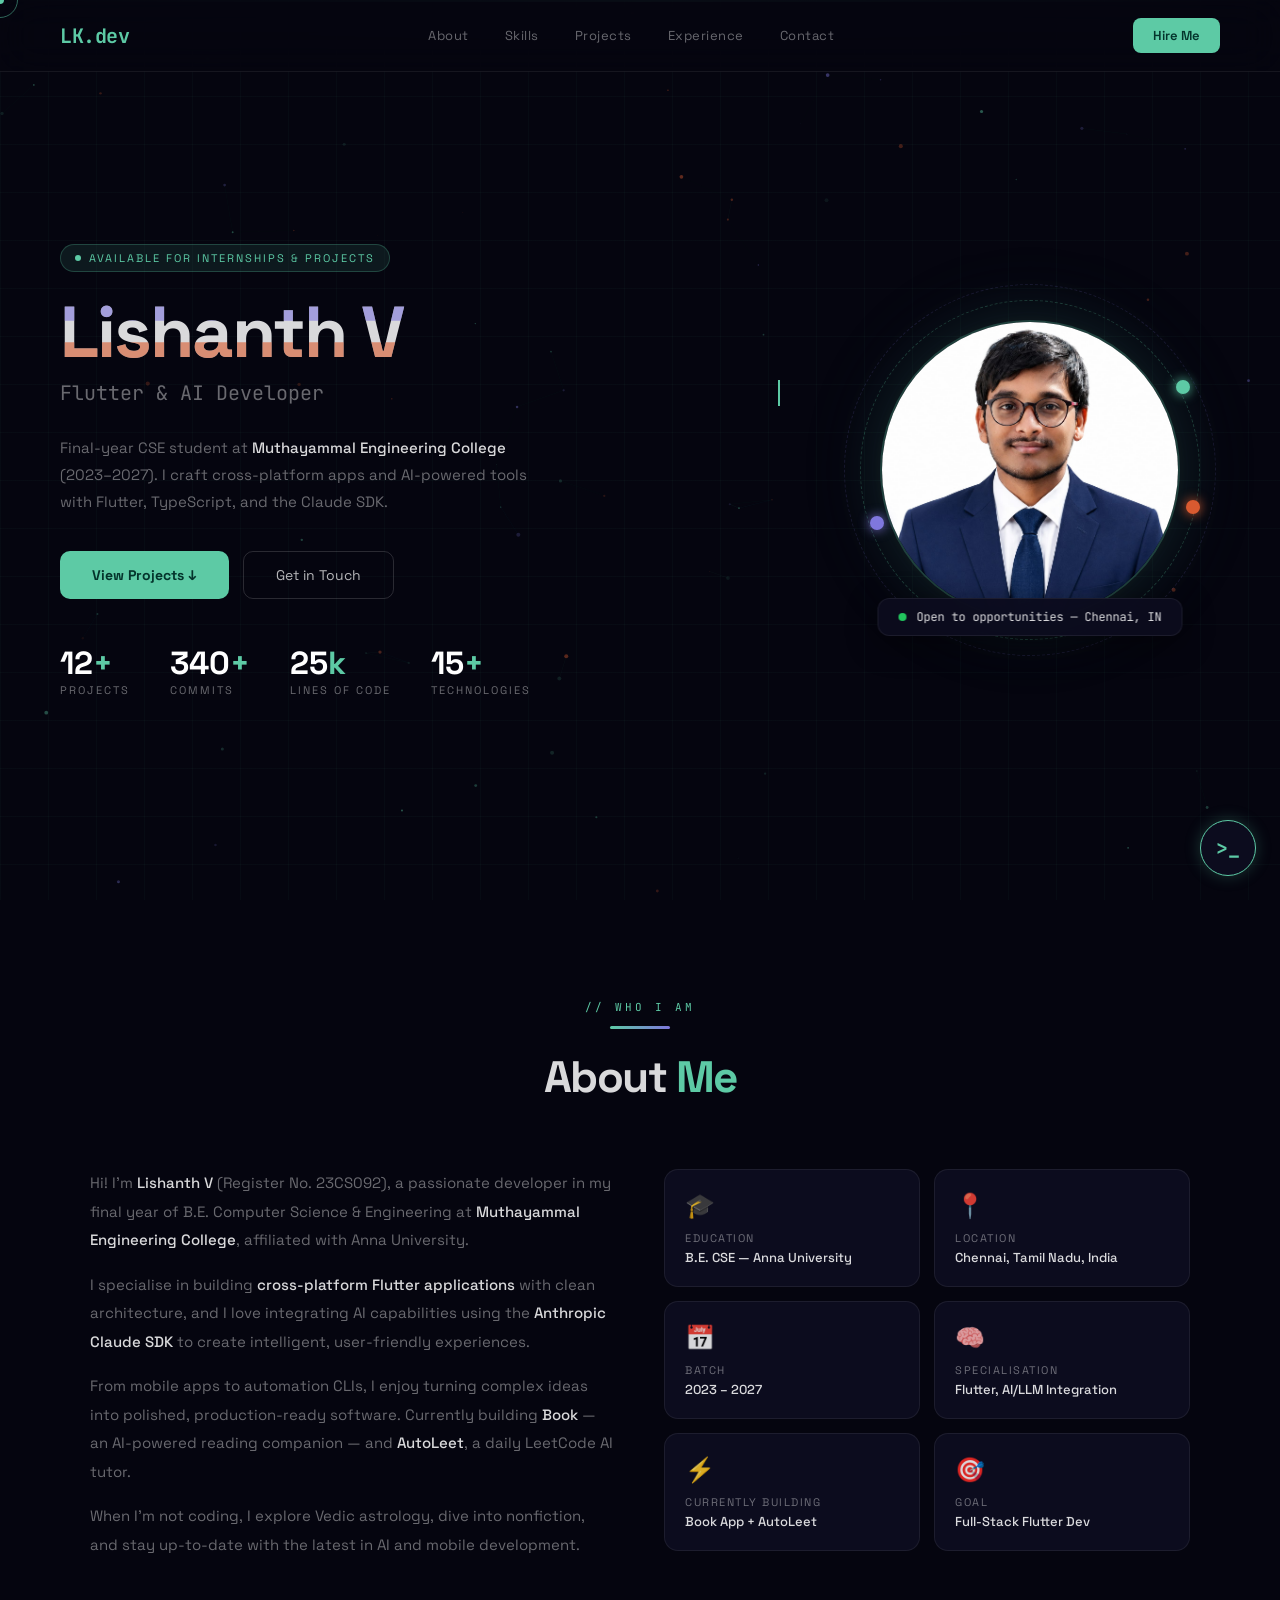
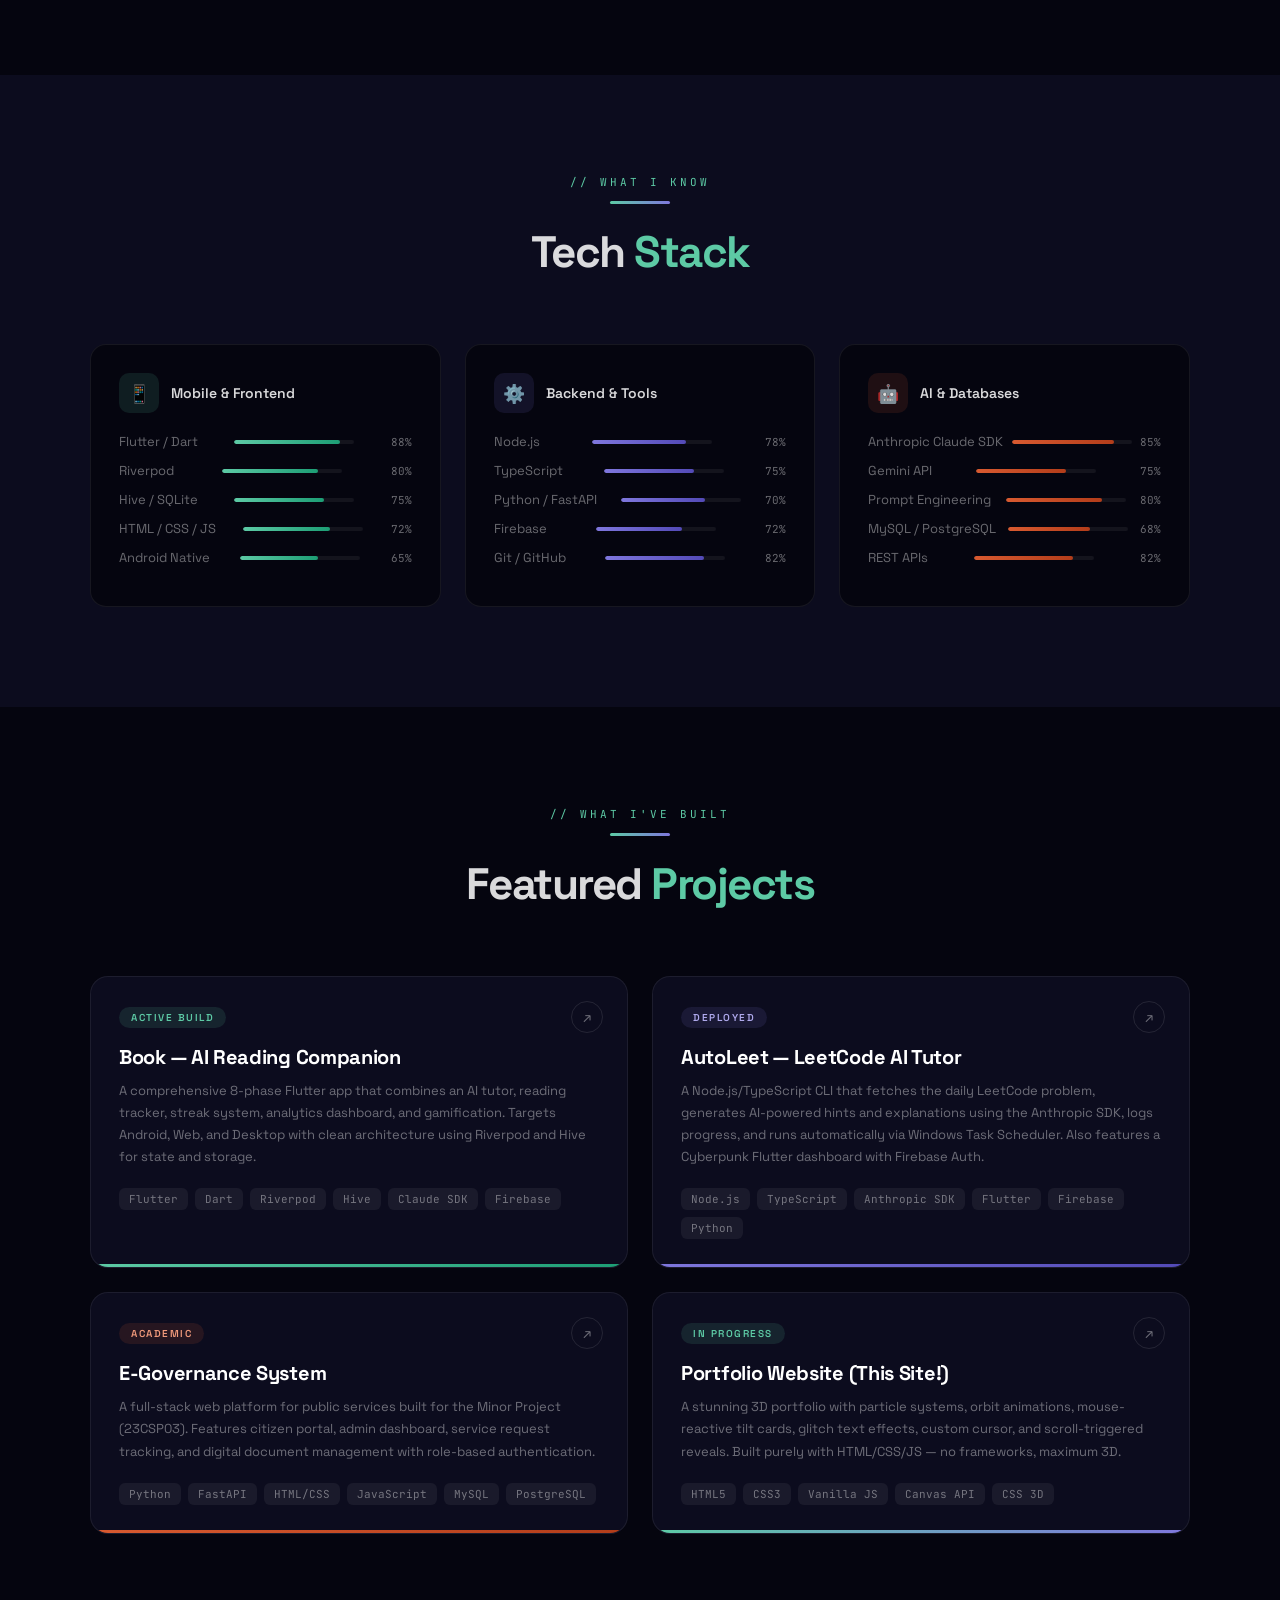
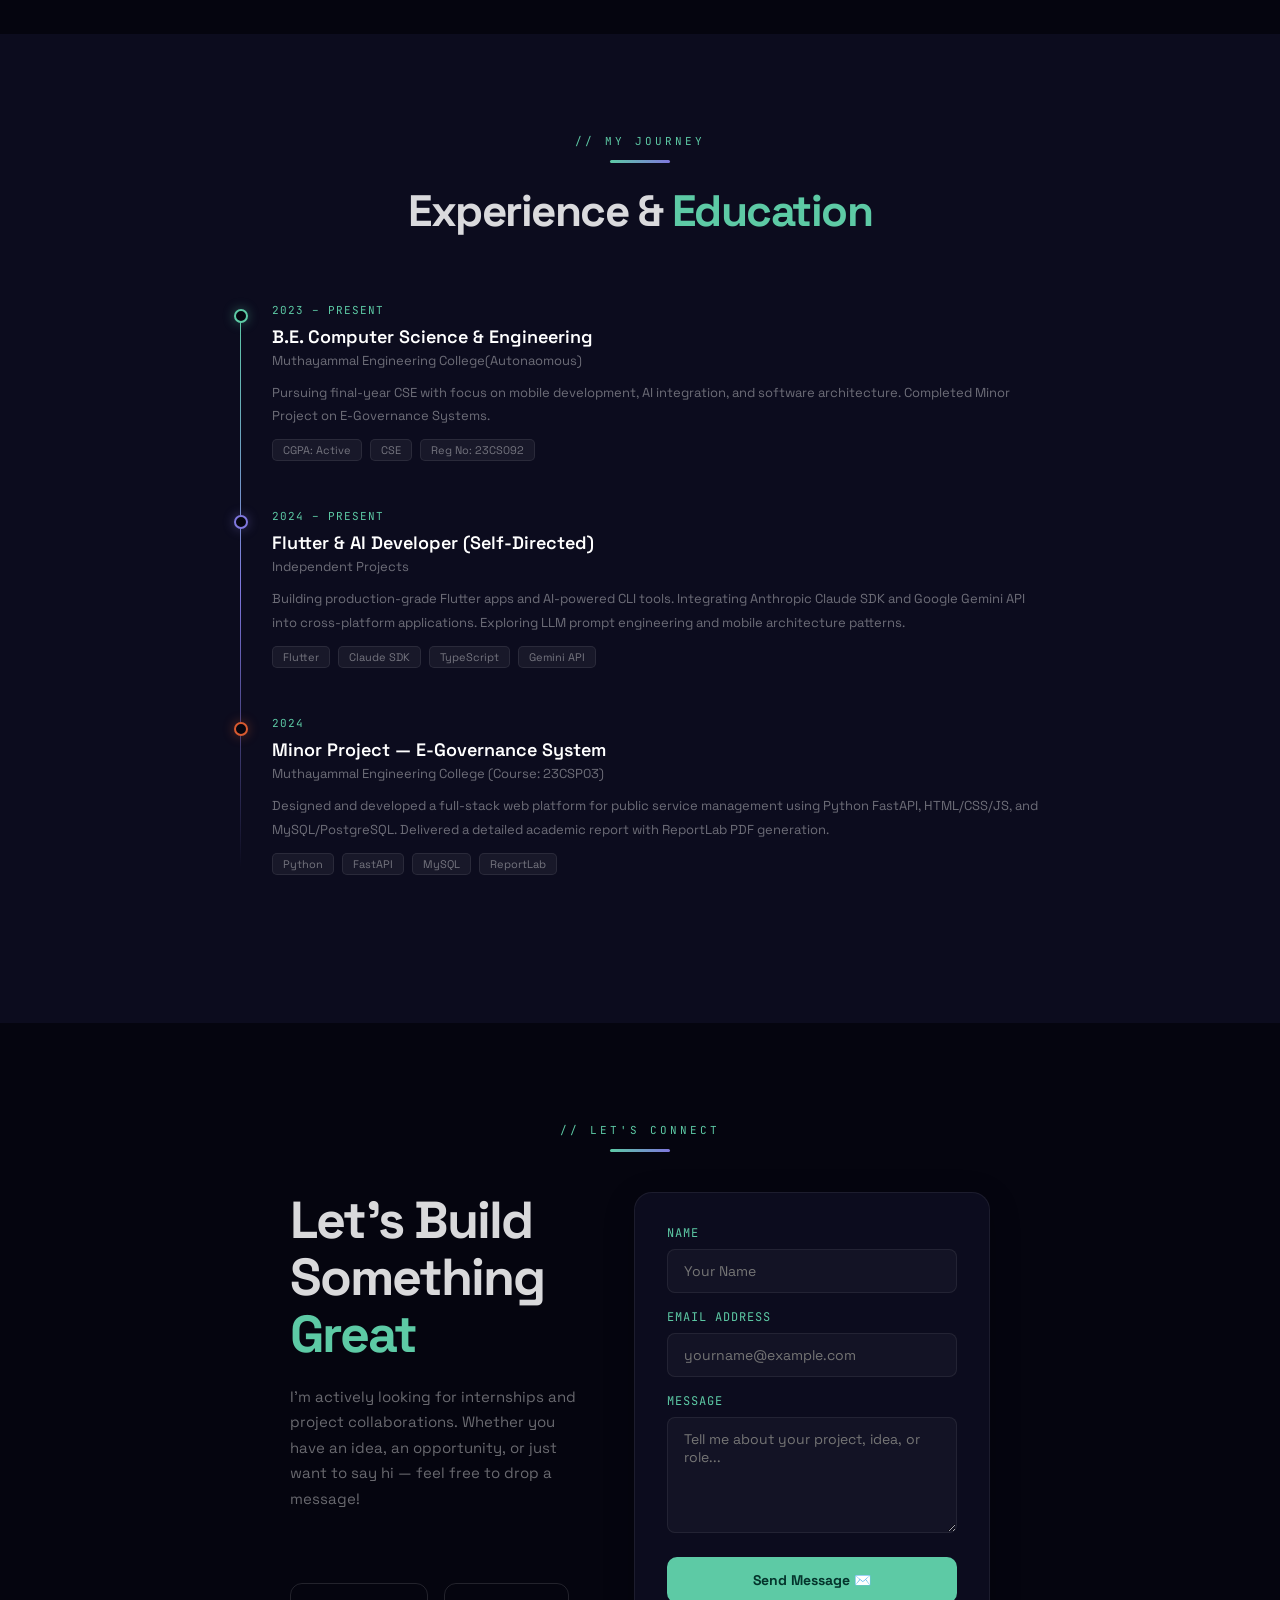
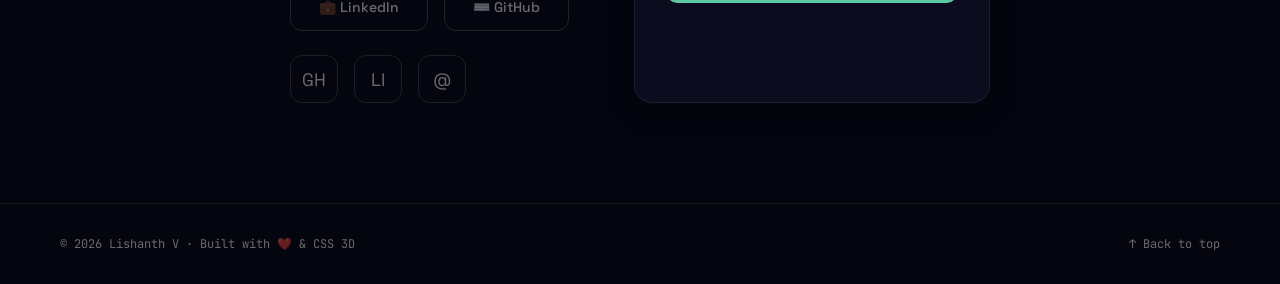
==== index.html @ aa775a24 "Feature: add interactive developer console mockup and restore contact form" ====
<!DOCTYPE html>
<html lang="en">

<head>
  <meta charset="UTF-8">
  <meta name="viewport" content="width=device-width, initial-scale=1.0">
  <title>Lishanth V</title>
  <link rel="preconnect" href="https://fonts.googleapis.com">
  <link
    href="https://fonts.googleapis.com/css2?family=Space+Grotesk:wght@300;400;500;600;700&family=JetBrains+Mono:wght@400;500&display=swap"
    rel="stylesheet">
  <link rel="stylesheet" href="style.css">
</head>

<body>

  <!-- CURSOR -->
  <div class="cursor" id="cursorDot">
    <div class="cursor-dot"></div>
  </div>
  <div class="cursor" id="cursorRing">
    <div class="cursor-ring"></div>
  </div>

  <!-- SCAN LINE -->
  <div class="scan-line"></div>
  <!-- GRID BG -->
  <div class="grid-bg"></div>
  <!-- PARTICLES CANVAS -->
  <canvas id="particles-canvas"></canvas>

  <!-- NAV -->
  <nav id="navbar">
    <div class="nav-logo">LK.dev</div>
    <div class="nav-links">
      <a href="#about">About</a>
      <a href="#skills">Skills</a>
      <a href="#projects">Projects</a>
      <a href="#experience">Experience</a>
      <a href="#contact">Contact</a>
    </div>
    <button class="nav-cta" onclick="document.getElementById('contact').scrollIntoView({behavior:'smooth'})">Hire
      Me</button>
  </nav>

  <!-- ══════════════ HERO ══════════════ -->
  <section id="hero">
    <div class="hero-inner">
      <div class="hero-left reveal-left">
        <div class="hero-badge"><span class="badge-dot"></span>Available for Internships & Projects</div>
        <h1 class="hero-name">
          <span class="glitch" data-text="Lishanth V">Lishanth V</span>
        </h1>
        <div class="hero-role">
          <span class="hero-role-text">Flutter &amp; AI Developer</span>
        </div>
        <p class="hero-bio">
          Final-year CSE student at <span class="highlight">Muthayammal Engineering College</span>
          (2023–2027).
          I craft cross-platform apps and AI-powered tools with Flutter, TypeScript, and the Claude SDK.
        </p>
        <div class="hero-btns">
          <button class="btn-primary"
            onclick="document.getElementById('projects').scrollIntoView({behavior:'smooth'})">View Projects ↓</button>
          <a href="#contact" class="btn-ghost">Get in Touch</a>
        </div>
        <div class="hero-stats">
          <div class="stat"><span class="stat-num" id="ctr-projects">0<span>+</span></span><span
              class="stat-label">Projects</span></div>
          <div class="stat"><span class="stat-num" id="ctr-commits">0<span>+</span></span><span
              class="stat-label">Commits</span></div>
          <div class="stat"><span class="stat-num" id="ctr-lines">0<span>k</span></span><span class="stat-label">Lines
              of Code</span></div>
          <div class="stat"><span class="stat-num" id="ctr-tech">0<span>+</span></span><span
              class="stat-label">Technologies</span></div>
        </div>
      </div>
      <div class="hero-right reveal-right">
        <div class="hero-photo-card">
          <div class="photo-frame">
            <img class="photo-img"
              src="[data-uri]"
              alt="Lishanth V">
            <div class="orbit-orb orb-teal"></div>
            <div class="orbit-orb orb-purple"></div>
            <div class="orbit-orb orb-coral"></div>
          </div>
          <div class="photo-badge">
            <span class="photo-badge-dot"></span>
            <span class="photo-badge-text">Open to opportunities — Chennai, IN</span>
          </div>
        </div>
      </div>
    </div>
  </section>

  <!-- ══════════════ ABOUT ══════════════ -->
  <section id="about">
    <div class="section-header reveal">
      <div class="section-tag">// who i am</div>
      <div class="section-accent-line"></div>
      <h2 class="section-title">About <span>Me</span></h2>
    </div>
    <div class="about-grid">
      <div class="about-text reveal-left">
        <p>Hi! I'm <span class="about-highlight">Lishanth V</span> (Register No. 23CS092), a passionate developer in my
          final year of B.E. Computer Science & Engineering at <span class="about-highlight">Muthayammal Engineering
            College</span>, affiliated with Anna University.</p>
        <p>I specialise in building <span class="about-highlight">cross-platform Flutter applications</span> with clean
          architecture, and I love integrating AI capabilities using the <span class="about-highlight">Anthropic Claude
            SDK</span> to create intelligent, user-friendly experiences.</p>
        <p>From mobile apps to automation CLIs, I enjoy turning complex ideas into polished, production-ready software.
          Currently building <span class="about-highlight">Book</span> — an AI-powered reading companion — and <span
            class="about-highlight">AutoLeet</span>, a daily LeetCode AI tutor.</p>
        <p>When I'm not coding, I explore Vedic astrology, dive into nonfiction, and stay up-to-date with the latest in
          AI and mobile development.</p>
      </div>
      <div class="about-cards reveal-right">
        <div class="about-card">
          <div class="about-card-icon">🎓</div>
          <div class="about-card-label">Education</div>
          <div class="about-card-value">B.E. CSE — Anna University</div>
        </div>
        <div class="about-card">
          <div class="about-card-icon">📍</div>
          <div class="about-card-label">Location</div>
          <div class="about-card-value">Chennai, Tamil Nadu, India</div>
        </div>
        <div class="about-card">
          <div class="about-card-icon">📅</div>
          <div class="about-card-label">Batch</div>
          <div class="about-card-value">2023 – 2027</div>
        </div>
        <div class="about-card">
          <div class="about-card-icon">🧠</div>
          <div class="about-card-label">Specialisation</div>
          <div class="about-card-value">Flutter, AI/LLM Integration</div>
        </div>
        <div class="about-card">
          <div class="about-card-icon">⚡</div>
          <div class="about-card-label">Currently Building</div>
          <div class="about-card-value">Book App + AutoLeet</div>
        </div>
        <div class="about-card">
          <div class="about-card-icon">🎯</div>
          <div class="about-card-label">Goal</div>
          <div class="about-card-value">Full-Stack Flutter Dev</div>
        </div>
      </div>
    </div>
  </section>

  <!-- ══════════════ SKILLS ══════════════ -->
  <section id="skills">
    <div class="skills-inner">
      <div class="section-header reveal">
        <div class="section-tag">// what i know</div>
        <div class="section-accent-line"></div>
        <h2 class="section-title">Tech <span>Stack</span></h2>
      </div>
      <div class="skills-categories">
        <div class="skill-category reveal">
          <div class="skill-cat-header">
            <div class="skill-cat-icon icon-teal">📱</div>
            <div class="skill-cat-title">Mobile & Frontend</div>
          </div>
          <div class="skill-item"><span class="skill-name">Flutter / Dart</span>
            <div class="skill-bar-wrap">
              <div class="skill-bar bar-teal" data-width="88"></div>
            </div><span class="skill-pct">88%</span>
          </div>
          <div class="skill-item"><span class="skill-name">Riverpod</span>
            <div class="skill-bar-wrap">
              <div class="skill-bar bar-teal" data-width="80"></div>
            </div><span class="skill-pct">80%</span>
          </div>
          <div class="skill-item"><span class="skill-name">Hive / SQLite</span>
            <div class="skill-bar-wrap">
              <div class="skill-bar bar-teal" data-width="75"></div>
            </div><span class="skill-pct">75%</span>
          </div>
          <div class="skill-item"><span class="skill-name">HTML / CSS / JS</span>
            <div class="skill-bar-wrap">
              <div class="skill-bar bar-teal" data-width="72"></div>
            </div><span class="skill-pct">72%</span>
          </div>
          <div class="skill-item"><span class="skill-name">Android Native</span>
            <div class="skill-bar-wrap">
              <div class="skill-bar bar-teal" data-width="65"></div>
            </div><span class="skill-pct">65%</span>
          </div>
        </div>
        <div class="skill-category reveal">
          <div class="skill-cat-header">
            <div class="skill-cat-icon icon-purple">⚙️</div>
            <div class="skill-cat-title">Backend & Tools</div>
          </div>
          <div class="skill-item"><span class="skill-name">Node.js</span>
            <div class="skill-bar-wrap">
              <div class="skill-bar bar-purple" data-width="78"></div>
            </div><span class="skill-pct">78%</span>
          </div>
          <div class="skill-item"><span class="skill-name">TypeScript</span>
            <div class="skill-bar-wrap">
              <div class="skill-bar bar-purple" data-width="75"></div>
            </div><span class="skill-pct">75%</span>
          </div>
          <div class="skill-item"><span class="skill-name">Python / FastAPI</span>
            <div class="skill-bar-wrap">
              <div class="skill-bar bar-purple" data-width="70"></div>
            </div><span class="skill-pct">70%</span>
          </div>
          <div class="skill-item"><span class="skill-name">Firebase</span>
            <div class="skill-bar-wrap">
              <div class="skill-bar bar-purple" data-width="72"></div>
            </div><span class="skill-pct">72%</span>
          </div>
          <div class="skill-item"><span class="skill-name">Git / GitHub</span>
            <div class="skill-bar-wrap">
              <div class="skill-bar bar-purple" data-width="82"></div>
            </div><span class="skill-pct">82%</span>
          </div>
        </div>
        <div class="skill-category reveal">
          <div class="skill-cat-header">
            <div class="skill-cat-icon icon-coral">🤖</div>
            <div class="skill-cat-title">AI & Databases</div>
          </div>
          <div class="skill-item"><span class="skill-name">Anthropic Claude SDK</span>
            <div class="skill-bar-wrap">
              <div class="skill-bar bar-coral" data-width="85"></div>
            </div><span class="skill-pct">85%</span>
          </div>
          <div class="skill-item"><span class="skill-name">Gemini API</span>
            <div class="skill-bar-wrap">
              <div class="skill-bar bar-coral" data-width="75"></div>
            </div><span class="skill-pct">75%</span>
          </div>
          <div class="skill-item"><span class="skill-name">Prompt Engineering</span>
            <div class="skill-bar-wrap">
              <div class="skill-bar bar-coral" data-width="80"></div>
            </div><span class="skill-pct">80%</span>
          </div>
          <div class="skill-item"><span class="skill-name">MySQL / PostgreSQL</span>
            <div class="skill-bar-wrap">
              <div class="skill-bar bar-coral" data-width="68"></div>
            </div><span class="skill-pct">68%</span>
          </div>
          <div class="skill-item"><span class="skill-name">REST APIs</span>
            <div class="skill-bar-wrap">
              <div class="skill-bar bar-coral" data-width="82"></div>
            </div><span class="skill-pct">82%</span>
          </div>
        </div>
      </div>
    </div>
  </section>

  <!-- ══════════════ PROJECTS ══════════════ -->
  <section id="projects">
    <div class="projects-inner">
      <div class="section-header reveal">
        <div class="section-tag">// what i've built</div>
        <div class="section-accent-line"></div>
        <h2 class="section-title">Featured <span>Projects</span></h2>
      </div>
      <div class="projects-grid">

        <div class="project-card reveal" data-tilt>
          <div class="project-card-bar project-card-bar-teal"></div>
          <div class="project-arrow">↗</div>
          <span class="project-tag tag-active">Active Build</span>
          <div class="project-title">Book — AI Reading Companion</div>
          <div class="project-desc">A comprehensive 8-phase Flutter app that combines an AI tutor, reading tracker,
            streak system, analytics dashboard, and gamification. Targets Android, Web, and Desktop with clean
            architecture using Riverpod and Hive for state and storage.</div>
          <div class="project-stack">
            <span class="pchip">Flutter</span><span class="pchip">Dart</span><span class="pchip">Riverpod</span><span
              class="pchip">Hive</span><span class="pchip">Claude SDK</span><span class="pchip">Firebase</span>
          </div>
        </div>

        <div class="project-card reveal" data-tilt>
          <div class="project-card-bar project-card-bar-purple"></div>
          <div class="project-arrow">↗</div>
          <span class="project-tag tag-deployed">Deployed</span>
          <div class="project-title">AutoLeet — LeetCode AI Tutor</div>
          <div class="project-desc">A Node.js/TypeScript CLI that fetches the daily LeetCode problem, generates
            AI-powered hints and explanations using the Anthropic SDK, logs progress, and runs automatically via Windows
            Task Scheduler. Also features a Cyberpunk Flutter dashboard with Firebase Auth.</div>
          <div class="project-stack">
            <span class="pchip">Node.js</span><span class="pchip">TypeScript</span><span class="pchip">Anthropic
              SDK</span><span class="pchip">Flutter</span><span class="pchip">Firebase</span><span
              class="pchip">Python</span>
          </div>
        </div>

        <div class="project-card reveal" data-tilt>
          <div class="project-card-bar project-card-bar-coral"></div>
          <div class="project-arrow">↗</div>
          <span class="project-tag tag-complete">Academic</span>
          <div class="project-title">E-Governance System</div>
          <div class="project-desc">A full-stack web platform for public services built for the Minor Project (23CSP03).
            Features citizen portal, admin dashboard, service request tracking, and digital document management with
            role-based authentication.</div>
          <div class="project-stack">
            <span class="pchip">Python</span><span class="pchip">FastAPI</span><span class="pchip">HTML/CSS</span><span
              class="pchip">JavaScript</span><span class="pchip">MySQL</span><span class="pchip">PostgreSQL</span>
          </div>
        </div>

        <div class="project-card reveal" data-tilt>
          <div class="project-card-bar project-card-bar-mixed"></div>
          <div class="project-arrow">↗</div>
          <span class="project-tag tag-active">In Progress</span>
          <div class="project-title">Portfolio Website (This Site!)</div>
          <div class="project-desc">A stunning 3D portfolio with particle systems, orbit animations, mouse-reactive tilt
            cards, glitch text effects, custom cursor, and scroll-triggered reveals. Built purely with HTML/CSS/JS — no
            frameworks, maximum 3D.</div>
          <div class="project-stack">
            <span class="pchip">HTML5</span><span class="pchip">CSS3</span><span class="pchip">Vanilla JS</span><span
              class="pchip">Canvas API</span><span class="pchip">CSS 3D</span>
          </div>
        </div>

      </div>
    </div>
  </section>

  <!-- ══════════════ EXPERIENCE ══════════════ -->
  <section id="experience">
    <div class="exp-inner">
      <div class="section-header reveal">
        <div class="section-tag">// my journey</div>
        <div class="section-accent-line"></div>
        <h2 class="section-title">Experience & <span>Education</span></h2>
      </div>
      <div class="timeline">
        <div class="timeline-item reveal">
          <div class="timeline-dot"></div>
          <div class="timeline-date">2023 – Present</div>
          <div class="timeline-title">B.E. Computer Science & Engineering</div>
          <div class="timeline-org">Muthayammal Engineering College(Autonaomous)</div>
          <div class="timeline-desc">Pursuing final-year CSE with focus on mobile development, AI integration, and
            software architecture. Completed Minor Project on E-Governance Systems.</div>
          <div class="timeline-tags"><span class="t-chip">CGPA: Active</span><span class="t-chip">CSE</span><span
              class="t-chip">Reg No: 23CS092</span></div>
        </div>
        <div class="timeline-item reveal">
          <div class="timeline-dot timeline-dot-purple"></div>
          <div class="timeline-date">2024 – Present</div>
          <div class="timeline-title">Flutter & AI Developer (Self-Directed)</div>
          <div class="timeline-org">Independent Projects</div>
          <div class="timeline-desc">Building production-grade Flutter apps and AI-powered CLI tools. Integrating
            Anthropic Claude SDK and Google Gemini API into cross-platform applications. Exploring LLM prompt
            engineering and mobile architecture patterns.</div>
          <div class="timeline-tags"><span class="t-chip">Flutter</span><span class="t-chip">Claude SDK</span><span
              class="t-chip">TypeScript</span><span class="t-chip">Gemini API</span></div>
        </div>
        <div class="timeline-item reveal">
          <div class="timeline-dot timeline-dot-coral"></div>
          <div class="timeline-date">2024</div>
          <div class="timeline-title">Minor Project — E-Governance System</div>
          <div class="timeline-org">Muthayammal Engineering College (Course: 23CSP03)</div>
          <div class="timeline-desc">Designed and developed a full-stack web platform for public service management
            using Python FastAPI, HTML/CSS/JS, and MySQL/PostgreSQL. Delivered a detailed academic report with ReportLab
            PDF generation.</div>
          <div class="timeline-tags"><span class="t-chip">Python</span><span class="t-chip">FastAPI</span><span
              class="t-chip">MySQL</span><span class="t-chip">ReportLab</span></div>
        </div>
      </div>
    </div>
  </section>

  <!-- ══════════════ CONTACT ══════════════ -->
  <section id="contact">
    <div class="contact-inner">
      <div class="reveal">
        <div class="section-tag text-center">// let's connect</div>
        <div class="section-accent-line"></div>
        <div class="contact-grid">
          <div class="contact-info">
            <h2 class="contact-headline">Let's Build<br>Something <span>Great</span></h2>
            <p class="contact-sub">I'm actively looking for internships and project collaborations. Whether you have an idea, an opportunity, or just want to say hi — feel free to drop a message!</p>
            <div class="contact-links">
              <a href="https://linkedin.com" target="_blank" rel="noopener" class="contact-btn contact-btn-ghost">💼 LinkedIn</a>
              <a href="https://github.com" target="_blank" rel="noopener" class="contact-btn contact-btn-ghost">⌨️ GitHub</a>
            </div>
            <div class="social-links">
              <a href="https://github.com" target="_blank" rel="noopener" class="social-btn" title="GitHub">GH</a>
              <a href="https://linkedin.com" target="_blank" rel="noopener" class="social-btn" title="LinkedIn">LI</a>
              <a href="mailto:lishanth@email.com" class="social-btn" title="Email">@</a>
            </div>
          </div>
          <form id="contact-form" class="contact-form">
            <div class="form-group">
              <label for="contact-name">Name</label>
              <input type="text" id="contact-name" class="form-control" placeholder="Your Name" required>
            </div>
            <div class="form-group">
              <label for="contact-email">Email Address</label>
              <input type="email" id="contact-email" class="form-control" placeholder="yourname@example.com" required>
            </div>
            <div class="form-group">
              <label for="contact-message">Message</label>
              <textarea id="contact-message" class="form-control" rows="5" placeholder="Tell me about your project, idea, or role..." required></textarea>
            </div>
            <button type="submit" class="btn-primary">Send Message ✉️</button>
          </form>
        </div>
      </div>
    </div>
  </section>

  <!-- FOOTER -->
  <footer>
    <div class="footer-copy">© 2026 Lishanth V · Built with ❤️ &amp; CSS 3D</div>
    <a href="#hero" class="footer-back">↑ Back to top</a>
  </footer>

  <!-- ══════════════ TERMINAL CONSOLE ══════════════ -->
  <button id="terminal-toggle" class="terminal-toggle-btn" title="Open Developer Terminal">
    <span>&gt;_</span>
  </button>

  <div id="terminal-window" class="terminal-window">
    <div class="terminal-header">
      <div class="terminal-title">guest@lk-dev: ~</div>
      <div class="terminal-controls">
        <span class="control-btn minimize" id="terminal-minimize" title="Minimize">—</span>
        <span class="control-btn close" id="terminal-close" title="Close">×</span>
      </div>
    </div>
    <div class="terminal-body" id="terminal-body">
      <div class="terminal-output" id="terminal-output">
        <div class="output-line system-msg">Lishanth V — Developer Console [Version 1.0.0]</div>
        <div class="output-line system-msg">Type 'help' to see list of available commands or click quick links below.</div>
      </div>
      <div class="terminal-chips">
        <span class="cmd-chip" data-cmd="help">help</span>
        <span class="cmd-chip" data-cmd="about">about</span>
        <span class="cmd-chip" data-cmd="skills">skills</span>
        <span class="cmd-chip" data-cmd="projects">projects</span>
        <span class="cmd-chip" data-cmd="contact">contact</span>
        <span class="cmd-chip" data-cmd="hire">hire</span>
        <span class="cmd-chip" data-cmd="clear">clear</span>
      </div>
      <div class="terminal-input-line">
        <span class="terminal-prompt">guest@lk-dev:~$</span>
        <input type="text" id="terminal-input" autocomplete="off" placeholder="Type a command...">
      </div>
    </div>
  </div>

  <script src="script.js" defer></script>
</body>
</html>
---- style.css ----
*, *::before, *::after { box-sizing: border-box; margin: 0; padding: 0; }
:root {
  --teal: #5DCAA5;
  --teal-dark: #1D9E75;
  --purple: #7F77DD;
  --coral: #D85A30;
  --bg: #05050f;
  --bg2: #0c0c1e;
  --bg3: #111128;
  --border: rgba(255,255,255,0.07);
  --text: rgba(255,255,255,0.85);
  --muted: rgba(255,255,255,0.4);
  --font: 'Space Grotesk', sans-serif;
  --mono: 'JetBrains Mono', monospace;
}
html { scroll-behavior: smooth; }
body { background: var(--bg); color: var(--text); font-family: var(--font); overflow-x: hidden; cursor: none; }

/* CUSTOM CURSOR */
.cursor { position: fixed; pointer-events: none; }
#cursorDot { z-index: 9999; left: 0; top: 0; }
#cursorRing { z-index: 9998; left: 0; top: 0; }
.cursor-dot { width: 8px; height: 8px; background: var(--teal); border-radius: 50%; position: absolute; transform: translate(-50%,-50%); transition: transform 0.1s; }
.cursor-ring { width: 36px; height: 36px; border: 1.5px solid rgba(93,202,165,0.5); border-radius: 50%; position: absolute; transform: translate(-50%,-50%); transition: all 0.12s ease; }
body:hover .cursor-dot, body:hover .cursor-ring { opacity: 1; }

/* PARTICLES */
#particles-canvas { position: fixed; top: 0; left: 0; width: 100%; height: 100%; pointer-events: none; z-index: 0; }

/* GRID BG */
.grid-bg { position: fixed; inset: 0; z-index: 0;
  background-image: linear-gradient(rgba(93,202,165,0.035) 1px, transparent 1px),
                    linear-gradient(90deg, rgba(93,202,165,0.035) 1px, transparent 1px);
  background-size: 48px 48px; pointer-events: none; }

/* NAV */
nav { position: fixed; top: 0; left: 0; right: 0; z-index: 100;
  padding: 18px 60px; display: flex; align-items: center; justify-content: space-between;
  background: rgba(5,5,15,0.8); -webkit-backdrop-filter: blur(20px); backdrop-filter: blur(20px);
  border-bottom: 1px solid var(--border); transition: all 0.3s; }
nav.scrolled { padding: 12px 60px; background: rgba(5,5,15,0.95); }
.nav-logo { font-size: 20px; font-weight: 700; color: var(--teal); font-family: var(--mono); letter-spacing: -0.5px; }
.nav-links { display: flex; gap: 36px; }
.nav-links a { color: var(--muted); text-decoration: none; font-size: 13px; letter-spacing: 0.5px; transition: color 0.2s; position: relative; }
.nav-links a::after { content: ''; position: absolute; bottom: -4px; left: 0; width: 0; height: 1px; background: var(--teal); transition: width 0.3s; }
.nav-links a:hover { color: var(--teal); }
.nav-links a:hover::after { width: 100%; }
.nav-cta { padding: 9px 20px; background: var(--teal); color: #04342C; border: none; border-radius: 8px; font-size: 13px; font-weight: 600; cursor: pointer; font-family: var(--font); transition: all 0.2s; }
.nav-cta:hover { background: var(--teal-dark); transform: translateY(-2px); }

/* SECTIONS */
section { position: relative; z-index: 1; }

/* ───── HERO ───── */
#hero { min-height: 100vh; display: flex; align-items: center; padding: 120px 60px 80px; }
.hero-inner { max-width: 1200px; margin: 0 auto; width: 100%; display: grid; grid-template-columns: 1fr 380px; gap: 60px; align-items: center; }
.hero-badge { display: inline-flex; align-items: center; gap: 8px; padding: 6px 14px;
  background: rgba(93,202,165,0.1); border: 1px solid rgba(93,202,165,0.25);
  border-radius: 20px; font-size: 11px; color: var(--teal); letter-spacing: 2px; text-transform: uppercase;
  margin-bottom: 24px; }
.badge-dot { width: 6px; height: 6px; background: var(--teal); border-radius: 50%; animation: blink 1.5s infinite; }
@keyframes blink { 0%,100% { opacity:1 } 50% { opacity:0.2 } }
.hero-name { font-size: 72px; font-weight: 700; line-height: 1.0; letter-spacing: -2px; margin-bottom: 12px; position: relative; }
.hero-name .glitch { position: relative; display: inline-block; }
.hero-name .glitch::before { content: attr(data-text); position: absolute; top: 0; left: 0; color: var(--purple); animation: glitch1 5s infinite; clip-path: polygon(0 0, 100% 0, 100% 35%, 0 35%); opacity: 0.6; }
.hero-name .glitch::after { content: attr(data-text); position: absolute; top: 0; left: 0; color: var(--coral); animation: glitch2 5s infinite; clip-path: polygon(0 65%, 100% 65%, 100% 100%, 0 100%); opacity: 0.6; }
@keyframes glitch1 { 0%,90%,100% { transform: none; } 91% { transform: translateX(-3px); } 93% { transform: translateX(3px); } 95% { transform: translateX(0); } }
@keyframes glitch2 { 0%,90%,100% { transform: none; } 92% { transform: translateX(3px); } 94% { transform: translateX(-3px); } 96% { transform: translateX(0); } }
.hero-role { font-size: 20px; color: var(--muted); margin-bottom: 28px; font-family: var(--mono); display: flex; align-items: center; gap: 10px; }
.hero-role-text { overflow: hidden; border-right: 2px solid var(--teal); white-space: nowrap; animation: typewriter 3s steps(30) 0.5s both, cursor-blink 0.8s step-end infinite; }
@keyframes typewriter { from { width:0 } to { width:100% } }
@keyframes cursor-blink { 0%,100% { border-color: var(--teal) } 50% { border-color: transparent } }
.hero-bio { font-size: 15px; color: var(--muted); line-height: 1.8; max-width: 480px; margin-bottom: 36px; }
.hero-btns { display: flex; gap: 14px; margin-bottom: 48px; }
.btn-primary { padding: 14px 32px; background: var(--teal); color: #04342C; border: none; border-radius: 10px; font-size: 14px; font-weight: 700; cursor: pointer; font-family: var(--font); transition: all 0.25s; position: relative; overflow: hidden; transform-style: preserve-3d; }
.btn-primary::before { content: ''; position: absolute; bottom: -6px; left: 0; right: 0; height: 6px; background: var(--teal-dark); border-radius: 0 0 10px 10px; }
.btn-primary:hover { transform: translateY(-4px); box-shadow: 0 8px 0 var(--teal-dark); }
.btn-primary:active { transform: translateY(2px); box-shadow: 0 2px 0 var(--teal-dark); }
.btn-ghost { padding: 14px 32px; background: transparent; color: rgba(255,255,255,0.7); border: 1px solid rgba(255,255,255,0.15); border-radius: 10px; font-size: 14px; cursor: pointer; font-family: var(--font); transition: all 0.2s; text-decoration: none; display: inline-flex; align-items: center; }
.btn-ghost:hover { border-color: var(--teal); color: var(--teal); transform: translateY(-3px); }
.hero-stats { display: flex; gap: 40px; }
.stat { display: flex; flex-direction: column; }
.stat-num { font-size: 32px; font-weight: 700; color: #fff; line-height: 1; }
.stat-num span { color: var(--teal); }
.stat-label { font-size: 11px; color: var(--muted); letter-spacing: 2px; text-transform: uppercase; margin-top: 4px; }

/* HERO RIGHT - PHOTO CARD */
.hero-photo-card { position: relative; }
.photo-frame { position: relative; width: 300px; height: 300px; margin: 0 auto; }
.photo-frame::before { content: ''; position: absolute; inset: -20px; border-radius: 50%; border: 1px dashed rgba(93,202,165,0.25); animation: spin 20s linear infinite; }
.photo-frame::after { content: ''; position: absolute; inset: -36px; border-radius: 50%; border: 1px dashed rgba(127,119,221,0.15); animation: spin 32s linear infinite reverse; }
@keyframes spin { from { transform: rotate(0deg) } to { transform: rotate(360deg) } }
.photo-img { width: 100%; height: 100%; object-fit: cover; border-radius: 50%; border: 2px solid rgba(93,202,165,0.3);
  box-shadow: 0 0 60px rgba(93,202,165,0.15), 0 0 120px rgba(93,202,165,0.05);
  animation: float 5s ease-in-out infinite; }
@keyframes float { 0%,100% { transform: translateY(0) rotateX(2deg) } 50% { transform: translateY(-16px) rotateX(-2deg) } }
.photo-badge { position: absolute; bottom: -16px; left: 50%; transform: translateX(-50%);
  background: rgba(12,12,30,0.95); border: 1px solid var(--border); border-radius: 12px;
  padding: 10px 20px; display: flex; align-items: center; gap: 10px; white-space: nowrap;
  -webkit-backdrop-filter: blur(20px); backdrop-filter: blur(20px); box-shadow: 0 8px 32px rgba(0,0,0,0.4);
  margin-top: 32px; }
.photo-badge-dot { width: 8px; height: 8px; background: #22c55e; border-radius: 50%; animation: blink 2s infinite; }
.photo-badge-text { font-size: 12px; color: var(--text); font-family: var(--mono); }
.orbit-orb { position: absolute; width: 14px; height: 14px; border-radius: 50%; }
.orb-teal { background: var(--teal); top: 20%; right: -10px; animation: orbFloat 3s ease-in-out infinite; box-shadow: 0 0 12px var(--teal); }
.orb-purple { background: var(--purple); bottom: 30%; left: -10px; animation: orbFloat 4s ease-in-out infinite 1s; box-shadow: 0 0 12px var(--purple); }
.orb-coral { background: var(--coral); top: 60%; right: -20px; animation: orbFloat 3.5s ease-in-out infinite 0.5s; box-shadow: 0 0 12px var(--coral); }
@keyframes orbFloat { 0%,100% { transform: translateY(0) scale(1) } 50% { transform: translateY(-12px) scale(1.2) } }

/* SCAN LINE */
.scan-line { position: fixed; left: 0; right: 0; height: 2px; background: linear-gradient(90deg, transparent, rgba(93,202,165,0.4), transparent); animation: scan 6s linear infinite; pointer-events: none; z-index: 50; }
@keyframes scan { 0% { top: -2px; opacity: 0 } 5% { opacity: 0.8 } 95% { opacity: 0.3 } 100% { top: 102vh; opacity: 0 } }

/* ───── ABOUT ───── */
#about { padding: 100px 60px; }
.section-header { text-align: center; margin-bottom: 64px; }
.section-tag { font-size: 11px; letter-spacing: 3px; color: var(--teal); text-transform: uppercase; font-family: var(--mono); margin-bottom: 12px; }
.section-title { font-size: 44px; font-weight: 700; letter-spacing: -1.5px; }
.section-title span { color: var(--teal); }
.about-grid { max-width: 1100px; margin: 0 auto; display: grid; grid-template-columns: 1fr 1fr; gap: 48px; align-items: start; }
.about-text { font-size: 15px; color: var(--muted); line-height: 1.9; }
.about-text p { margin-bottom: 16px; }
.about-highlight { color: var(--text); font-weight: 500; }
.about-cards { display: grid; grid-template-columns: 1fr 1fr; gap: 14px; }
.about-card { background: var(--bg2); border: 1px solid var(--border); border-radius: 14px; padding: 20px; transition: all 0.3s; }
.about-card:hover { border-color: rgba(93,202,165,0.3); transform: translateY(-4px); background: rgba(93,202,165,0.05); }
.about-card-icon { font-size: 24px; margin-bottom: 10px; }
.about-card-label { font-size: 11px; color: var(--muted); text-transform: uppercase; letter-spacing: 1.5px; margin-bottom: 4px; }
.about-card-value { font-size: 13px; color: var(--text); font-weight: 500; }

/* ───── SKILLS ───── */
#skills { padding: 100px 60px; background: var(--bg2); }
.skills-inner { max-width: 1100px; margin: 0 auto; }
.skills-categories { display: grid; grid-template-columns: repeat(3, 1fr); gap: 24px; }
.skill-category { background: var(--bg); border: 1px solid var(--border); border-radius: 16px; padding: 28px; transition: all 0.3s; }
.skill-category:hover { border-color: rgba(93,202,165,0.25); }
.skill-cat-header { display: flex; align-items: center; gap: 12px; margin-bottom: 20px; }
.skill-cat-icon { width: 40px; height: 40px; border-radius: 10px; display: flex; align-items: center; justify-content: center; font-size: 18px; }
.icon-teal { background: rgba(93,202,165,0.12); }
.icon-purple { background: rgba(127,119,221,0.12); }
.icon-coral { background: rgba(216,90,48,0.12); }
.skill-cat-title { font-size: 14px; font-weight: 600; }
.skill-item { display: flex; align-items: center; justify-content: space-between; margin-bottom: 12px; }
.skill-name { font-size: 13px; color: var(--muted); }
.skill-bar-wrap { width: 120px; height: 4px; background: rgba(255,255,255,0.06); border-radius: 2px; overflow: hidden; }
.skill-bar { width: 0%; height: 100%; border-radius: 2px; transition: width 1.5s ease; }
.bar-teal { background: linear-gradient(90deg, var(--teal), var(--teal-dark)); }
.bar-purple { background: linear-gradient(90deg, var(--purple), #534AB7); }
.bar-coral { background: linear-gradient(90deg, var(--coral), #B33D1A); }
.skill-pct { font-size: 11px; color: var(--muted); font-family: var(--mono); }

/* ───── PROJECTS ───── */
#projects { padding: 100px 60px; }
.projects-inner { max-width: 1100px; margin: 0 auto; }
.projects-grid { display: grid; grid-template-columns: repeat(2, 1fr); gap: 24px; }
.project-card { position: relative; background: var(--bg2); border: 1px solid var(--border); border-radius: 18px; padding: 28px; overflow: hidden; cursor: pointer; transition: all 0.4s cubic-bezier(0.23,1,0.32,1); transform-style: preserve-3d; }
.project-card::before { content: ''; position: absolute; inset: 0; background: radial-gradient(circle at var(--mx,50%) var(--my,50%), rgba(255,255,255,0.04), transparent 60%); opacity: 0; transition: opacity 0.3s; pointer-events: none; border-radius: 18px; }
.project-card:hover { transform: perspective(700px) rotateX(var(--rx,0deg)) rotateY(var(--ry,0deg)) translateY(-10px); border-color: rgba(93,202,165,0.3); }
.project-card:hover::before { opacity: 1; }
.project-card-bar { position: absolute; bottom: 0; left: 0; right: 0; height: 3px; }
.project-tag { display: inline-block; padding: 4px 12px; border-radius: 20px; font-size: 10px; font-weight: 600; letter-spacing: 1.5px; text-transform: uppercase; margin-bottom: 16px; }
.tag-active { background: rgba(93,202,165,0.12); color: var(--teal); }
.tag-deployed { background: rgba(127,119,221,0.12); color: #AFA9EC; }
.tag-complete { background: rgba(216,90,48,0.12); color: #F0997B; }
.project-title { font-size: 20px; font-weight: 700; color: #fff; margin-bottom: 10px; letter-spacing: -0.3px; }
.project-desc { font-size: 13px; color: var(--muted); line-height: 1.7; margin-bottom: 20px; }
.project-stack { display: flex; flex-wrap: wrap; gap: 7px; }
.pchip { padding: 4px 10px; border-radius: 6px; font-size: 11px; background: rgba(255,255,255,0.06); color: var(--muted); font-family: var(--mono); }
.project-arrow { position: absolute; top: 24px; right: 24px; width: 32px; height: 32px; border-radius: 50%; border: 1px solid rgba(255,255,255,0.1); display: flex; align-items: center; justify-content: center; transition: all 0.3s; color: var(--muted); font-size: 14px; }
.project-card:hover .project-arrow { border-color: var(--teal); color: var(--teal); transform: rotate(45deg); }

/* ───── EXPERIENCE ───── */
#experience { padding: 100px 60px; background: var(--bg2); }
.exp-inner { max-width: 800px; margin: 0 auto; }
.timeline { position: relative; padding-left: 32px; }
.timeline::before { content: ''; position: absolute; left: 0; top: 8px; bottom: 8px; width: 1px; background: linear-gradient(to bottom, var(--teal), var(--purple), transparent); }
.timeline-item { position: relative; margin-bottom: 48px; }
.timeline-dot { position: absolute; left: -38px; top: 6px; width: 14px; height: 14px; border-radius: 50%; border: 2px solid var(--teal); background: var(--bg); box-shadow: 0 0 12px rgba(93,202,165,0.4); }
.timeline-date { font-size: 11px; color: var(--teal); font-family: var(--mono); letter-spacing: 1px; margin-bottom: 8px; text-transform: uppercase; }
.timeline-title { font-size: 18px; font-weight: 600; color: #fff; margin-bottom: 4px; }
.timeline-org { font-size: 13px; color: var(--muted); margin-bottom: 12px; }
.timeline-desc { font-size: 13px; color: var(--muted); line-height: 1.8; }
.timeline-tags { display: flex; gap: 8px; flex-wrap: wrap; margin-top: 12px; }
.t-chip { padding: 3px 10px; border-radius: 5px; font-size: 11px; background: rgba(255,255,255,0.05); color: var(--muted); border: 1px solid rgba(255,255,255,0.08); }

/* ───── CONTACT ───── */
#contact { padding: 100px 60px; }
.contact-inner { max-width: 700px; margin: 0 auto; text-align: center; }
.contact-headline { font-size: 52px; font-weight: 700; letter-spacing: -2px; line-height: 1.1; margin-bottom: 20px; }
.contact-headline span { color: var(--teal); }
.contact-sub { font-size: 15px; color: var(--muted); line-height: 1.7; margin-bottom: 48px; }
.contact-links { display: flex; justify-content: center; gap: 16px; flex-wrap: wrap; }
.contact-btn { padding: 14px 28px; border-radius: 12px; font-size: 14px; font-weight: 500; cursor: pointer; font-family: var(--font); transition: all 0.25s; text-decoration: none; display: inline-flex; align-items: center; gap: 10px; }
.contact-btn-primary { background: var(--teal); color: #04342C; border: none; font-weight: 700; }
.contact-btn-primary:hover { background: var(--teal-dark); transform: translateY(-3px); box-shadow: 0 12px 32px rgba(93,202,165,0.25); }
.contact-btn-ghost { background: transparent; color: var(--muted); border: 1px solid rgba(255,255,255,0.12); }
.contact-btn-ghost:hover { border-color: var(--teal); color: var(--teal); transform: translateY(-3px); }
.social-links { display: flex; justify-content: center; gap: 16px; margin-top: 40px; }
.social-btn { width: 48px; height: 48px; border-radius: 12px; border: 1px solid rgba(255,255,255,0.1); display: flex; align-items: center; justify-content: center; color: var(--muted); font-size: 18px; cursor: pointer; transition: all 0.2s; text-decoration: none; }
.social-btn:hover { border-color: var(--teal); color: var(--teal); transform: translateY(-4px); background: rgba(93,202,165,0.08); }

/* ───── FOOTER ───── */
footer { border-top: 1px solid var(--border); padding: 32px 60px; display: flex; align-items: center; justify-content: space-between; position: relative; z-index: 1; }
.footer-copy { font-size: 12px; color: var(--muted); font-family: var(--mono); }
.footer-back { font-size: 12px; color: var(--muted); font-family: var(--mono); cursor: pointer; transition: color 0.2s; text-decoration: none; }
.footer-back:hover { color: var(--teal); }

/* SECTION DIVIDER */
.section-accent-line { width: 60px; height: 3px; background: linear-gradient(90deg, var(--teal), var(--purple)); border-radius: 2px; margin: 0 auto 20px; }

/* REVEAL ANIMATIONS */
.reveal { opacity: 0; transform: translateY(40px); transition: all 0.7s cubic-bezier(0.23,1,0.32,1); }
.reveal.visible { opacity: 1; transform: translateY(0); }
.reveal-left { opacity: 0; transform: translateX(-40px); transition: all 0.7s cubic-bezier(0.23,1,0.32,1); }
.reveal-left.visible { opacity: 1; transform: translateX(0); }
.reveal-right { opacity: 0; transform: translateX(40px); transition: all 0.7s cubic-bezier(0.23,1,0.32,1); }
.reveal-right.visible { opacity: 1; transform: translateX(0); }

/* RESPONSIVE */
@media (max-width: 900px) {
  nav { padding: 16px 24px; }
  #hero { padding: 100px 24px 60px; }
  .hero-inner { grid-template-columns: 1fr; gap: 48px; }
  .hero-name { font-size: 48px; }
  .photo-frame { width: 240px; height: 240px; }
  #about, #skills, #projects, #experience, #contact { padding: 72px 24px; }
  .about-grid, .skills-categories, .projects-grid { grid-template-columns: 1fr; }
  .contact-headline { font-size: 36px; }
  footer { padding: 24px; flex-direction: column; gap: 12px; text-align: center; }
  .contact-grid { grid-template-columns: 1fr; gap: 32px; }
  .contact-info .contact-links, .contact-info .social-links { justify-content: center; }
}

/* UTILITY CLASSES */
.highlight { color: var(--text); font-weight: 500; }
.text-center { text-align: center; }

/* Project Card Bar Gradients */
.project-card-bar-teal { background: linear-gradient(90deg, var(--teal), var(--teal-dark)); }
.project-card-bar-purple { background: linear-gradient(90deg, var(--purple), #534AB7); }
.project-card-bar-coral { background: linear-gradient(90deg, var(--coral), #B33D1A); }
.project-card-bar-mixed { background: linear-gradient(90deg, var(--teal), var(--purple)); }

/* Timeline Dot Classes */
.timeline-dot-purple { border-color: var(--purple) !important; box-shadow: 0 0 12px rgba(127,119,221,0.4) !important; }
.timeline-dot-coral { border-color: var(--coral) !important; box-shadow: 0 0 12px rgba(216,90,48,0.4) !important; }

/* CONTACT GRID & FORM */
.contact-grid { display: grid; grid-template-columns: 1fr 1.2fr; gap: 48px; text-align: left; max-width: 1000px; margin: 40px auto 0; }
.contact-info { display: flex; flex-direction: column; justify-content: center; }
.contact-info .contact-links { justify-content: flex-start; margin-top: 24px; }
.contact-info .social-links { justify-content: flex-start; margin-top: 24px; }
.contact-form { background: var(--bg2); border: 1px solid var(--border); border-radius: 18px; padding: 32px; display: flex; flex-direction: column; gap: 16px; box-shadow: 0 8px 32px rgba(0, 0, 0, 0.2); }
.form-group { display: flex; flex-direction: column; gap: 8px; }
.form-group label { font-size: 12px; color: var(--teal); font-family: var(--mono); text-transform: uppercase; letter-spacing: 1px; }
.form-control { background: rgba(255, 255, 255, 0.03); border: 1px solid var(--border); border-radius: 8px; padding: 12px 16px; color: var(--text); font-family: var(--font); font-size: 14px; transition: all 0.3s; }
.form-control:focus { outline: none; border-color: var(--teal); background: rgba(93, 202, 165, 0.02); box-shadow: 0 0 10px rgba(93, 202, 165, 0.1); }
.contact-form textarea.form-control { resize: vertical; }
.contact-form .btn-primary { margin-top: 8px; }

/* TERMINAL CONSOLE */
.terminal-toggle-btn {
  position: fixed;
  bottom: 24px;
  right: 24px;
  width: 56px;
  height: 56px;
  border-radius: 50%;
  background: var(--bg2);
  border: 1.5px solid var(--teal);
  color: var(--teal);
  font-family: var(--mono);
  font-size: 20px;
  font-weight: 700;
  cursor: pointer;
  z-index: 1000;
  display: flex;
  align-items: center;
  justify-content: center;
  box-shadow: 0 0 16px rgba(93, 202, 165, 0.25);
  transition: all 0.3s cubic-bezier(0.23, 1, 0.32, 1);
}
.terminal-toggle-btn:hover {
  transform: scale(1.1) translateY(-2px);
  box-shadow: 0 0 24px rgba(93, 202, 165, 0.4);
  background: var(--teal);
  color: #04342C;
}
.terminal-window {
  position: fixed;
  bottom: 96px;
  right: 24px;
  width: 380px;
  height: 420px;
  background: rgba(5, 5, 15, 0.85);
  border: 1px solid var(--border);
  border-radius: 12px;
  box-shadow: 0 12px 40px rgba(0, 0, 0, 0.5);
  backdrop-filter: blur(20px);
  -webkit-backdrop-filter: blur(20px);
  z-index: 1000;
  display: flex;
  flex-direction: column;
  overflow: hidden;
  opacity: 0;
  transform: translateY(20px) scale(0.95);
  pointer-events: none;
  transition: all 0.3s cubic-bezier(0.23, 1, 0.32, 1);
}
.terminal-window.active {
  opacity: 1;
  transform: translateY(0) scale(1);
  pointer-events: all;
}
.terminal-header {
  background: rgba(12, 12, 30, 0.95);
  border-bottom: 1px solid var(--border);
  padding: 10px 16px;
  display: flex;
  align-items: center;
  justify-content: space-between;
}
.terminal-title {
  font-family: var(--mono);
  font-size: 11px;
  color: var(--muted);
}
.terminal-controls {
  display: flex;
  gap: 8px;
}
.control-btn {
  width: 18px;
  height: 18px;
  border-radius: 50%;
  display: flex;
  align-items: center;
  justify-content: center;
  font-size: 12px;
  font-weight: 700;
  color: var(--muted);
  cursor: pointer;
  transition: all 0.2s;
}
.control-btn.minimize:hover {
  background: rgba(255, 255, 255, 0.1);
  color: var(--teal);
}
.control-btn.close:hover {
  background: rgba(216, 90, 48, 0.12);
  color: var(--coral);
}
.terminal-body {
  flex: 1;
  padding: 16px;
  display: flex;
  flex-direction: column;
  gap: 12px;
  overflow-y: auto;
}
.terminal-output {
  flex: 1;
  overflow-y: auto;
  font-family: var(--mono);
  font-size: 12px;
  line-height: 1.6;
  display: flex;
  flex-direction: column;
  gap: 6px;
}
.output-line {
  word-break: break-all;
  white-space: pre-wrap;
}
.output-line.system-msg {
  color: var(--muted);
}
.output-line.cmd-input {
  color: var(--teal);
}
.output-line.cmd-output {
  color: var(--text);
}
.output-line.cmd-error {
  color: var(--coral);
}
.output-line.cmd-header {
  color: var(--purple);
  font-weight: 500;
}
.terminal-chips {
  display: flex;
  flex-wrap: wrap;
  gap: 6px;
  border-top: 1px solid var(--border);
  padding-top: 12px;
}
.cmd-chip {
  padding: 4px 10px;
  background: rgba(255, 255, 255, 0.05);
  border: 1px solid var(--border);
  border-radius: 4px;
  font-family: var(--mono);
  font-size: 10px;
  color: var(--teal);
  cursor: pointer;
  transition: all 0.2s;
}
.cmd-chip:hover {
  background: rgba(93, 202, 165, 0.1);
  border-color: var(--teal);
  transform: translateY(-1px);
}
.terminal-input-line {
  display: flex;
  align-items: center;
  gap: 8px;
  border-top: 1px solid var(--border);
  padding-top: 12px;
}
.terminal-prompt {
  font-family: var(--mono);
  font-size: 12px;
  color: var(--purple);
  white-space: nowrap;
}
#terminal-input {
  flex: 1;
  background: transparent;
  border: none;
  color: var(--text);
  font-family: var(--mono);
  font-size: 12px;
  outline: none;
  caret-color: var(--teal);
}
/* Scrollbar */
.terminal-body::-webkit-scrollbar,
.terminal-output::-webkit-scrollbar {
  width: 4px;
}
.terminal-body::-webkit-scrollbar-thumb,
.terminal-output::-webkit-scrollbar-thumb {
  background: rgba(255, 255, 255, 0.15);
  border-radius: 2px;
}

@media (max-width: 900px) {
  .terminal-window {
    bottom: 88px;
    right: 16px;
    left: 16px;
    width: auto;
    height: 380px;
  }
  .terminal-toggle-btn {
    bottom: 16px;
    right: 16px;
  }
}
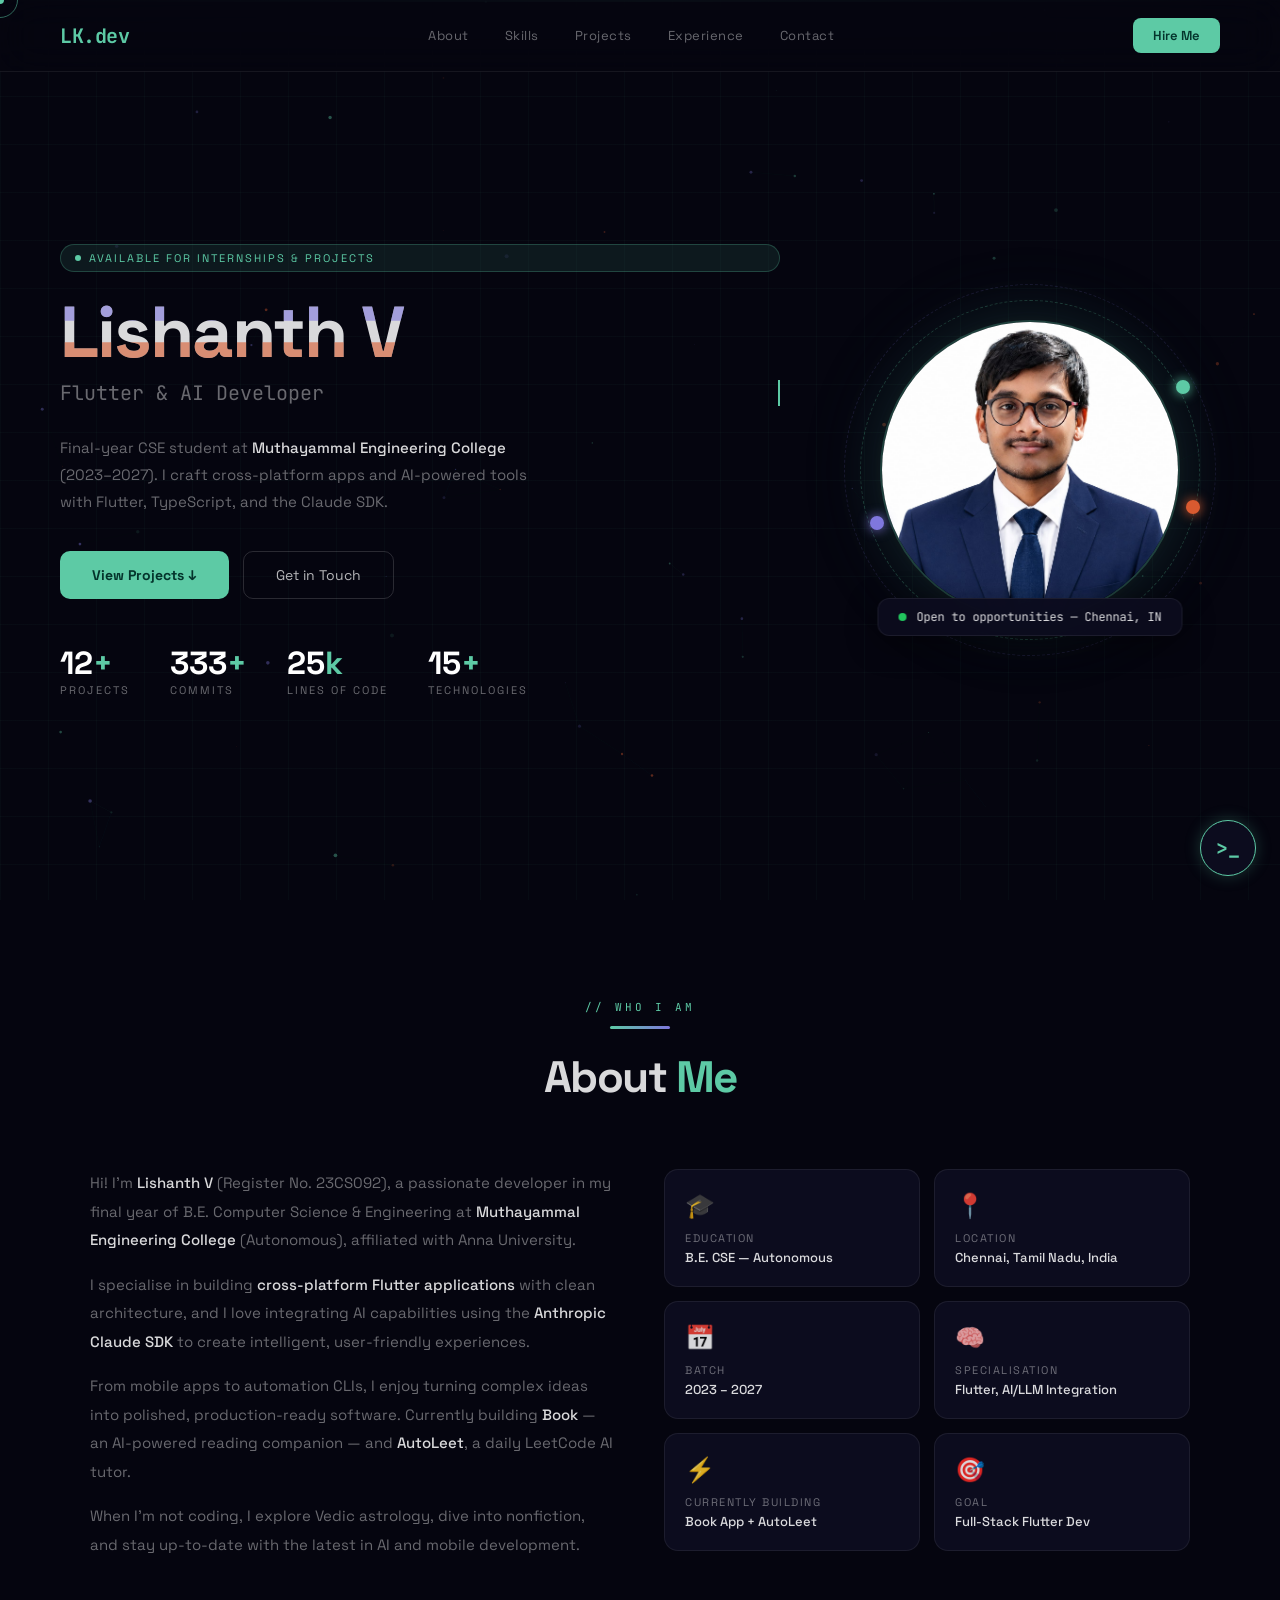
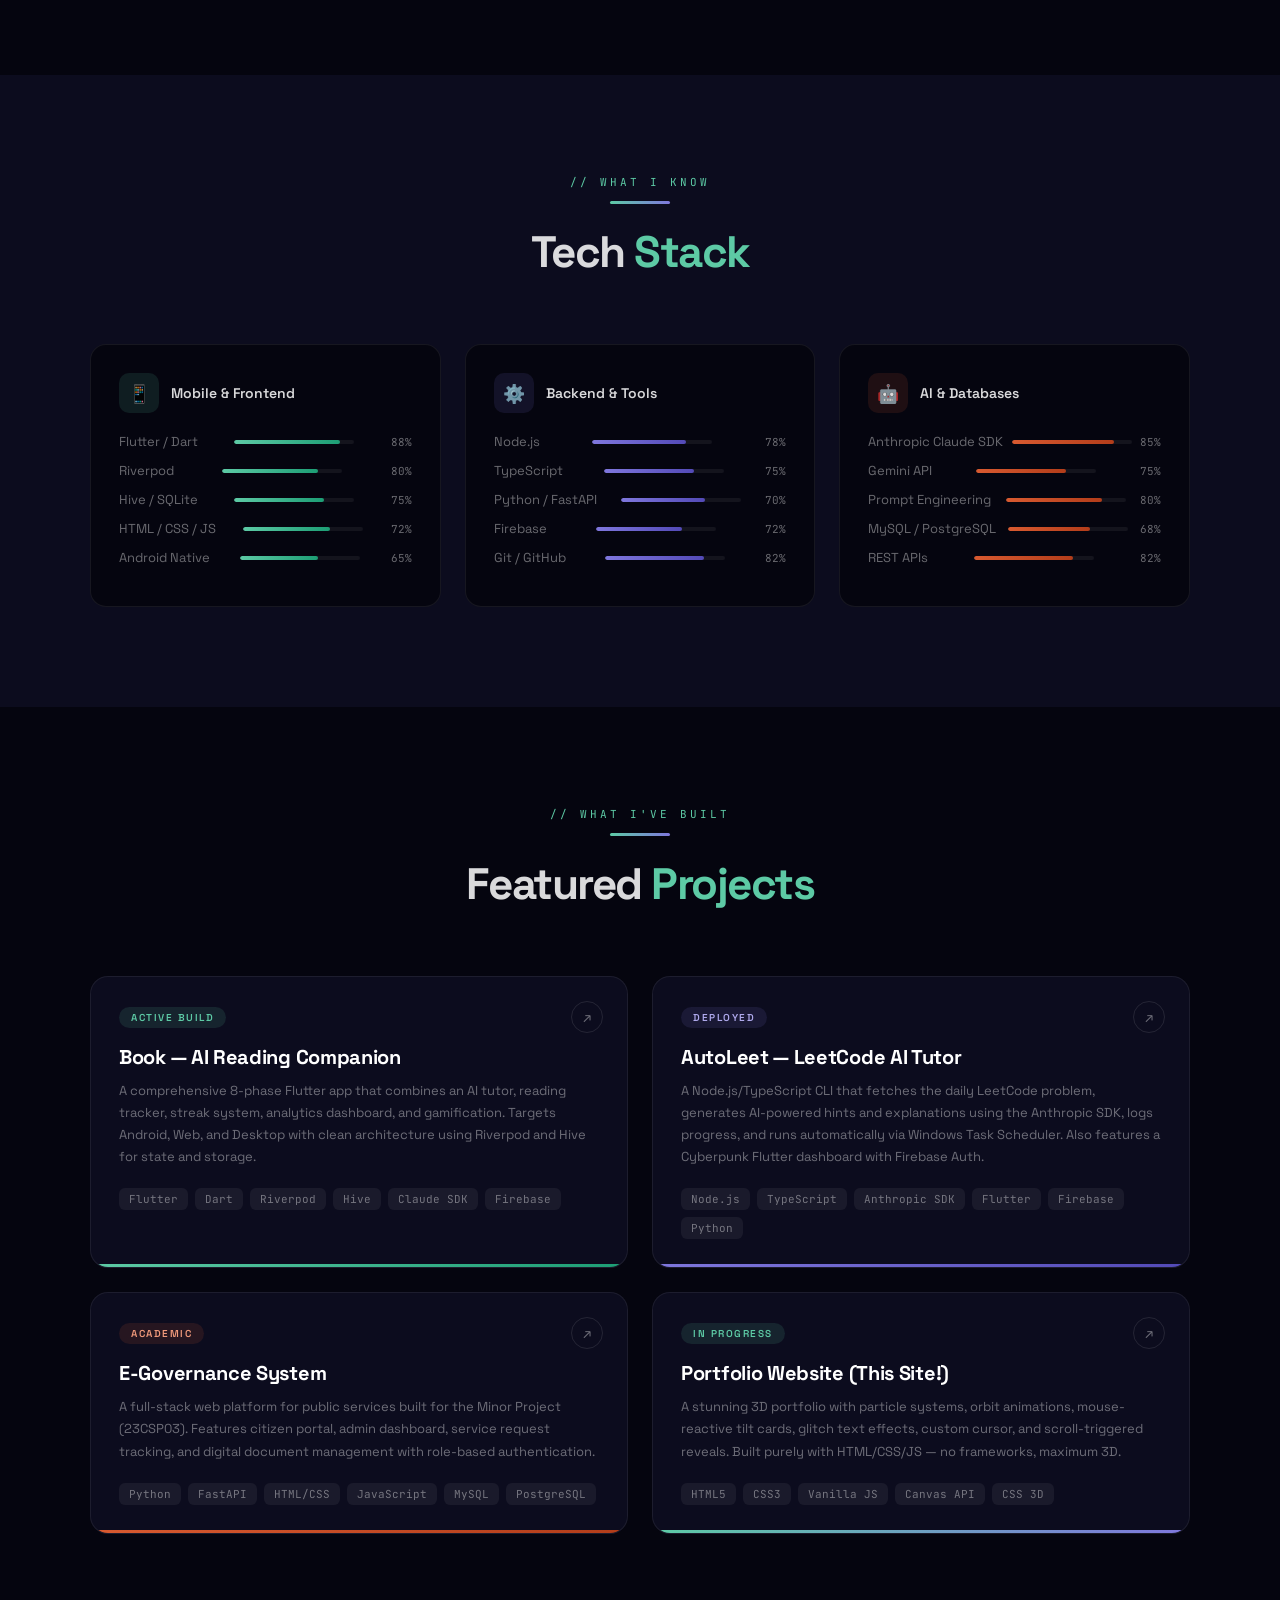
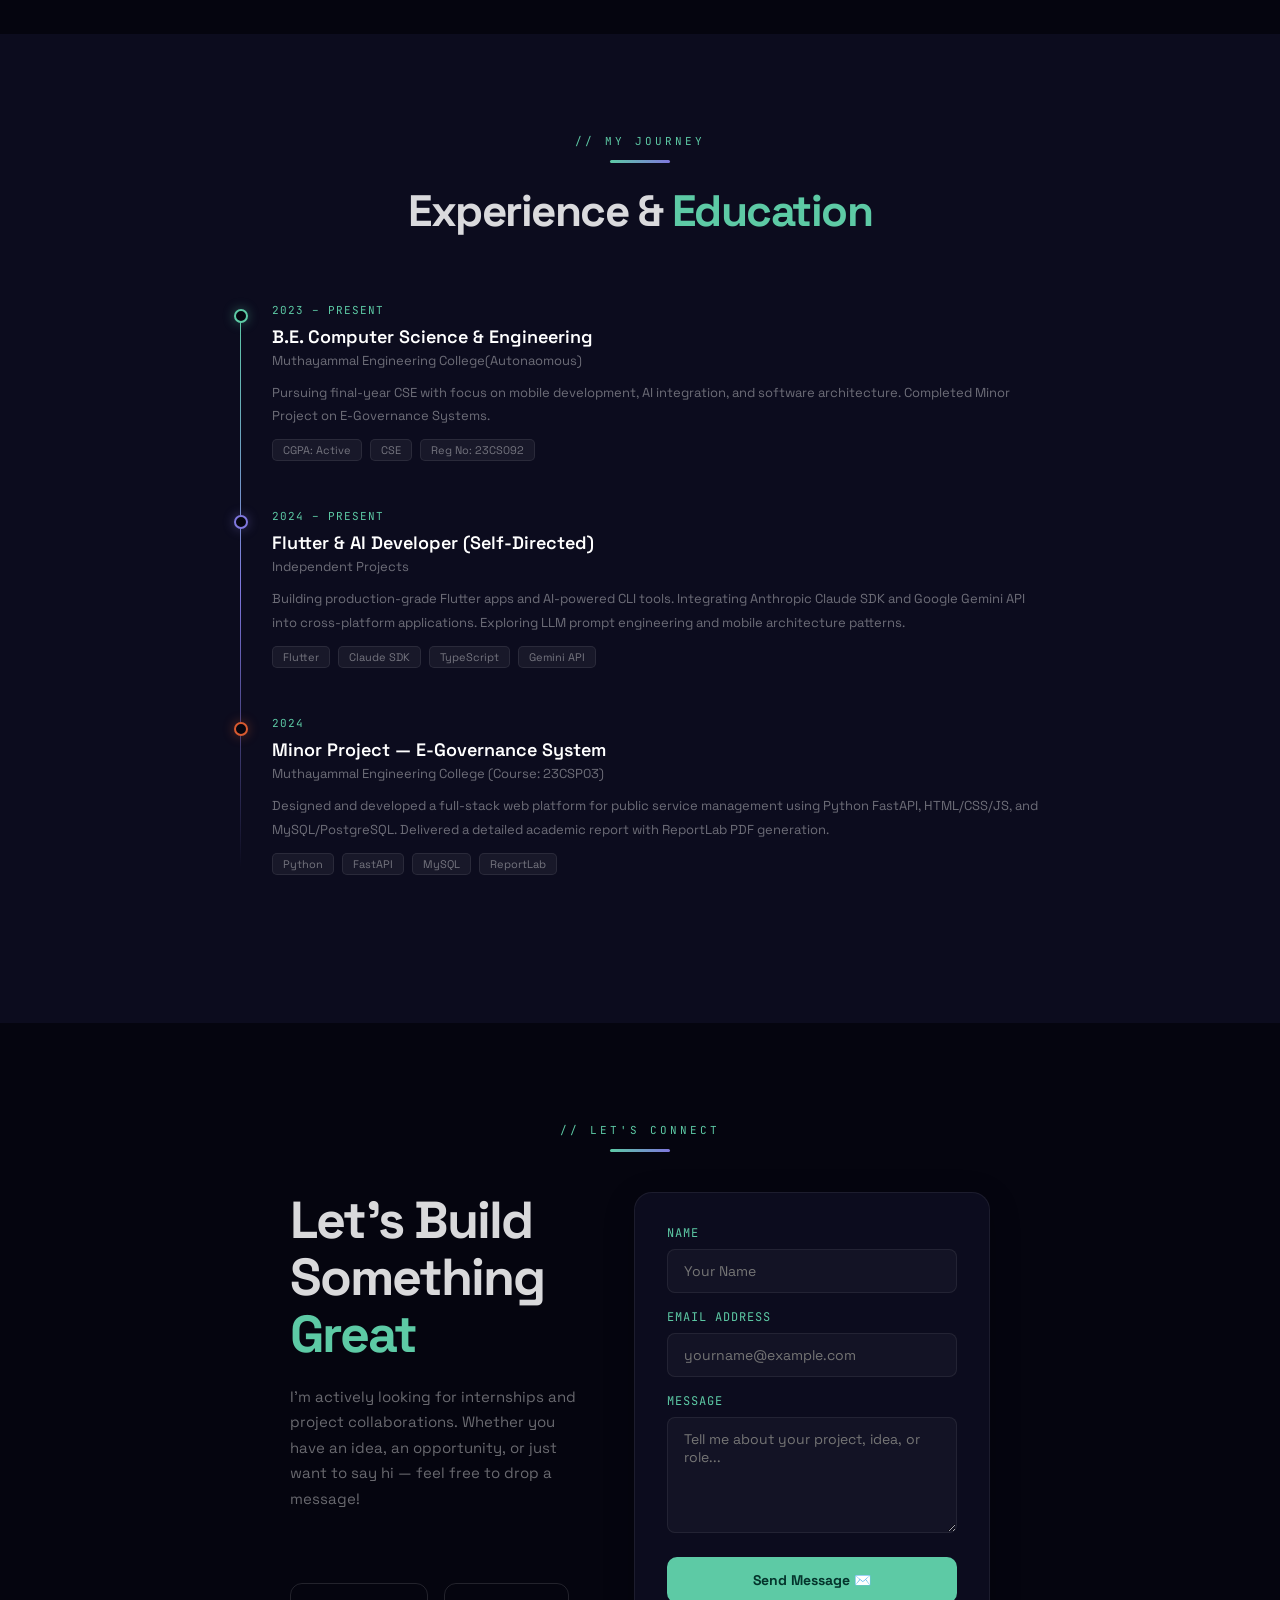
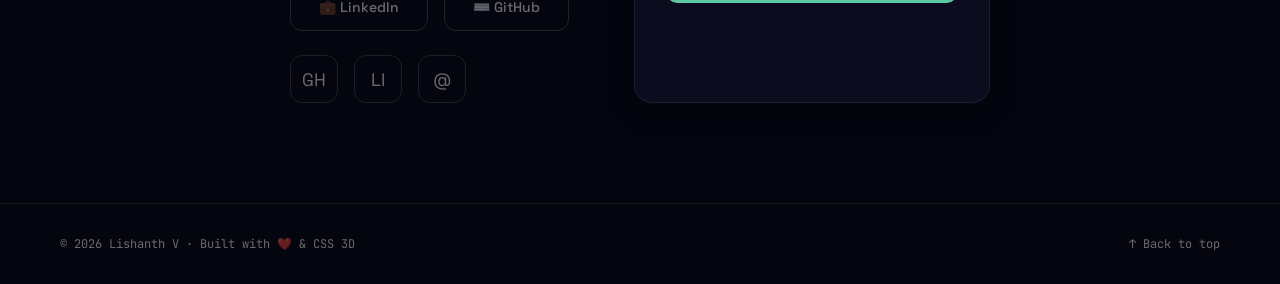
==== commit e2656f56: "feat(responsive): center hero elements on mobile, place photo under name, and update MEC to Autonomo" ====
--- a/index.html
+++ b/index.html
@@ -32,15 +32,20 @@
   <!-- NAV -->
   <nav id="navbar">
     <div class="nav-logo">LK.dev</div>
-    <div class="nav-links">
+    <div class="nav-links" id="nav-links">
       <a href="#about">About</a>
       <a href="#skills">Skills</a>
       <a href="#projects">Projects</a>
       <a href="#experience">Experience</a>
       <a href="#contact">Contact</a>
-    </div>
-    <button class="nav-cta" onclick="document.getElementById('contact').scrollIntoView({behavior:'smooth'})">Hire
-      Me</button>
+      <button class="nav-cta mobile-only-inline" onclick="document.getElementById('contact').scrollIntoView({behavior:'smooth'})">Hire Me</button>
+    </div>
+    <button class="nav-cta desktop-only-inline" onclick="document.getElementById('contact').scrollIntoView({behavior:'smooth'})">Hire Me</button>
+    <button class="nav-hamburger" id="nav-hamburger" aria-label="Toggle Navigation">
+      <span class="hamburger-bar"></span>
+      <span class="hamburger-bar"></span>
+      <span class="hamburger-bar"></span>
+    </button>
   </nav>
 
   <!-- ══════════════ HERO ══════════════ -->
@@ -54,6 +59,20 @@
         <div class="hero-role">
           <span class="hero-role-text">Flutter &amp; AI Developer</span>
         </div>
+        <div class="hero-photo-card reveal-right" data-tilt>
+          <div class="photo-frame">
+            <img class="photo-img"
+              src="[data-uri]"
+              alt="Lishanth V">
+            <div class="orbit-orb orb-teal"></div>
+            <div class="orbit-orb orb-purple"></div>
+            <div class="orbit-orb orb-coral"></div>
+          </div>
+          <div class="photo-badge">
+            <span class="photo-badge-dot"></span>
+            <span class="photo-badge-text">Open to opportunities — Chennai, IN</span>
+          </div>
+        </div>
         <p class="hero-bio">
           Final-year CSE student at <span class="highlight">Muthayammal Engineering College</span>
           (2023–2027).
@@ -75,22 +94,7 @@
               class="stat-label">Technologies</span></div>
         </div>
       </div>
-      <div class="hero-right reveal-right">
-        <div class="hero-photo-card">
-          <div class="photo-frame">
-            <img class="photo-img"
-              src="[data-uri]"
-              alt="Lishanth V">
-            <div class="orbit-orb orb-teal"></div>
-            <div class="orbit-orb orb-purple"></div>
-            <div class="orbit-orb orb-coral"></div>
-          </div>
-          <div class="photo-badge">
-            <span class="photo-badge-dot"></span>
-            <span class="photo-badge-text">Open to opportunities — Chennai, IN</span>
-          </div>
-        </div>
-      </div>
+      
     </div>
   </section>
 
@@ -105,7 +109,7 @@
       <div class="about-text reveal-left">
         <p>Hi! I'm <span class="about-highlight">Lishanth V</span> (Register No. 23CS092), a passionate developer in my
           final year of B.E. Computer Science & Engineering at <span class="about-highlight">Muthayammal Engineering
-            College</span>, affiliated with Anna University.</p>
+            College</span> (Autonomous), affiliated with Anna University.</p>
         <p>I specialise in building <span class="about-highlight">cross-platform Flutter applications</span> with clean
           architecture, and I love integrating AI capabilities using the <span class="about-highlight">Anthropic Claude
             SDK</span> to create intelligent, user-friendly experiences.</p>
@@ -119,7 +123,7 @@
         <div class="about-card">
           <div class="about-card-icon">🎓</div>
           <div class="about-card-label">Education</div>
-          <div class="about-card-value">B.E. CSE — Anna University</div>
+          <div class="about-card-value">B.E. CSE — Autonomous</div>
         </div>
         <div class="about-card">
           <div class="about-card-icon">📍</div>
--- a/style.css
+++ b/style.css
@@ -53,7 +53,14 @@
 
 /* ───── HERO ───── */
 #hero { min-height: 100vh; display: flex; align-items: center; padding: 120px 60px 80px; }
-.hero-inner { max-width: 1200px; margin: 0 auto; width: 100%; display: grid; grid-template-columns: 1fr 380px; gap: 60px; align-items: center; }
+.hero-inner { max-width: 1200px; margin: 0 auto; width: 100%; display: block; }
+.hero-left { display: grid; grid-template-columns: 1fr 380px; gap: 0 60px; align-items: center; }
+.hero-badge { grid-column: 1; grid-row: 1; }
+.hero-name { grid-column: 1; grid-row: 2; }
+.hero-role { grid-column: 1; grid-row: 3; }
+.hero-bio { grid-column: 1; grid-row: 4; }
+.hero-btns { grid-column: 1; grid-row: 5; }
+.hero-stats { grid-column: 1; grid-row: 6; }
 .hero-badge { display: inline-flex; align-items: center; gap: 8px; padding: 6px 14px;
   background: rgba(93,202,165,0.1); border: 1px solid rgba(93,202,165,0.25);
   border-radius: 20px; font-size: 11px; color: var(--teal); letter-spacing: 2px; text-transform: uppercase;
@@ -85,7 +92,7 @@
 .stat-label { font-size: 11px; color: var(--muted); letter-spacing: 2px; text-transform: uppercase; margin-top: 4px; }
 
 /* HERO RIGHT - PHOTO CARD */
-.hero-photo-card { position: relative; }
+.hero-photo-card { position: relative; grid-column: 2; grid-row: 1 / span 6; align-self: center; }
 .photo-frame { position: relative; width: 300px; height: 300px; margin: 0 auto; }
 .photo-frame::before { content: ''; position: absolute; inset: -20px; border-radius: 50%; border: 1px dashed rgba(93,202,165,0.25); animation: spin 20s linear infinite; }
 .photo-frame::after { content: ''; position: absolute; inset: -36px; border-radius: 50%; border: 1px dashed rgba(127,119,221,0.15); animation: spin 32s linear infinite reverse; }
@@ -216,19 +223,151 @@
 .reveal-right { opacity: 0; transform: translateX(40px); transition: all 0.7s cubic-bezier(0.23,1,0.32,1); }
 .reveal-right.visible { opacity: 1; transform: translateX(0); }
 
+/* UTILITY FOR MOBILE RESPONSIVENESS */
+.mobile-only-inline { display: none !important; }
+.desktop-only-inline { display: inline-block !important; }
+
+/* HAMBURGER BUTTON */
+.nav-hamburger {
+  display: none;
+  flex-direction: column;
+  justify-content: space-between;
+  width: 24px;
+  height: 18px;
+  background: transparent;
+  border: none;
+  cursor: pointer;
+  padding: 0;
+  z-index: 101;
+}
+.hamburger-bar {
+  width: 100%;
+  height: 2px;
+  background: var(--text);
+  border-radius: 2px;
+  transition: all 0.3s cubic-bezier(0.23, 1, 0.32, 1);
+}
+.nav-hamburger.active .hamburger-bar:nth-child(1) {
+  transform: translateY(8px) rotate(45deg);
+  background: var(--teal);
+}
+.nav-hamburger.active .hamburger-bar:nth-child(2) {
+  opacity: 0;
+  transform: translateX(-10px);
+}
+.nav-hamburger.active .hamburger-bar:nth-child(3) {
+  transform: translateY(-8px) rotate(-45deg);
+  background: var(--teal);
+}
+
 /* RESPONSIVE */
-@media (max-width: 900px) {
+@media (max-width: 992px) {
+  body { cursor: auto !important; }
+  .cursor { display: none !important; }
+  .mobile-only-inline { display: inline-block !important; }
+  .desktop-only-inline { display: none !important; }
+
   nav { padding: 16px 24px; }
+  .nav-hamburger { display: flex; }
+
+  .nav-links {
+    position: fixed;
+    top: 0;
+    right: -100%;
+    width: 280px;
+    height: 100vh;
+    background: rgba(12, 12, 30, 0.98);
+    border-left: 1px solid var(--border);
+    -webkit-backdrop-filter: blur(20px);
+    backdrop-filter: blur(20px);
+    flex-direction: column;
+    justify-content: center;
+    align-items: center;
+    gap: 36px;
+    padding: 80px 40px;
+    z-index: 99;
+    box-shadow: -10px 0 30px rgba(0, 0, 0, 0.5);
+    transition: right 0.4s cubic-bezier(0.23, 1, 0.32, 1);
+  }
+  .nav-links.active {
+    right: 0;
+  }
+  .nav-links a {
+    font-size: 16px;
+    font-weight: 500;
+    color: var(--text);
+  }
+
   #hero { padding: 100px 24px 60px; }
   .hero-inner { grid-template-columns: 1fr; gap: 48px; }
-  .hero-name { font-size: 48px; }
+  .hero-left {
+    display: flex;
+    flex-direction: column;
+    align-items: center;
+    text-align: center;
+  }
+  .hero-bio {
+    margin-left: auto;
+    margin-right: auto;
+  }
+  .hero-btns {
+    justify-content: center;
+  }
+  .hero-stats {
+    justify-content: center;
+    flex-wrap: wrap;
+    gap: 32px;
+  }
   .photo-frame { width: 240px; height: 240px; }
+
   #about, #skills, #projects, #experience, #contact { padding: 72px 24px; }
-  .about-grid, .skills-categories, .projects-grid { grid-template-columns: 1fr; }
+  .about-grid, .projects-grid { grid-template-columns: 1fr; }
+  
+  .skills-categories { grid-template-columns: repeat(2, 1fr); }
+
   .contact-headline { font-size: 36px; }
   footer { padding: 24px; flex-direction: column; gap: 12px; text-align: center; }
   .contact-grid { grid-template-columns: 1fr; gap: 32px; }
   .contact-info .contact-links, .contact-info .social-links { justify-content: center; }
+  .contact-info { text-align: center; }
+}
+
+@media (max-width: 768px) {
+  .hero-name { font-size: 56px; }
+}
+
+@media (max-width: 600px) {
+  .skills-categories { grid-template-columns: 1fr; }
+  .hero-stats {
+    display: grid;
+    grid-template-columns: repeat(2, 1fr);
+    gap: 24px;
+  }
+  .about-cards {
+    grid-template-columns: 1fr;
+  }
+}
+
+@media (max-width: 480px) {
+  .hero-name { font-size: 36px; }
+  .hero-bio { font-size: 14px; }
+  .hero-btns {
+    flex-direction: column;
+    gap: 12px;
+    width: 100%;
+  }
+  .hero-btns button, .hero-btns a {
+    width: 100%;
+    text-align: center;
+    justify-content: center;
+  }
+  .photo-frame { width: 200px; height: 200px; }
+  .photo-badge { padding: 8px 16px; }
+  .photo-badge-text { font-size: 11px; }
+
+  .contact-form {
+    padding: 20px;
+  }
 }
 
 /* UTILITY CLASSES */
@@ -296,8 +435,8 @@
   border: 1px solid var(--border);
   border-radius: 12px;
   box-shadow: 0 12px 40px rgba(0, 0, 0, 0.5);
+  -webkit-backdrop-filter: blur(20px);
   backdrop-filter: blur(20px);
-  -webkit-backdrop-filter: blur(20px);
   z-index: 1000;
   display: flex;
   flex-direction: column;
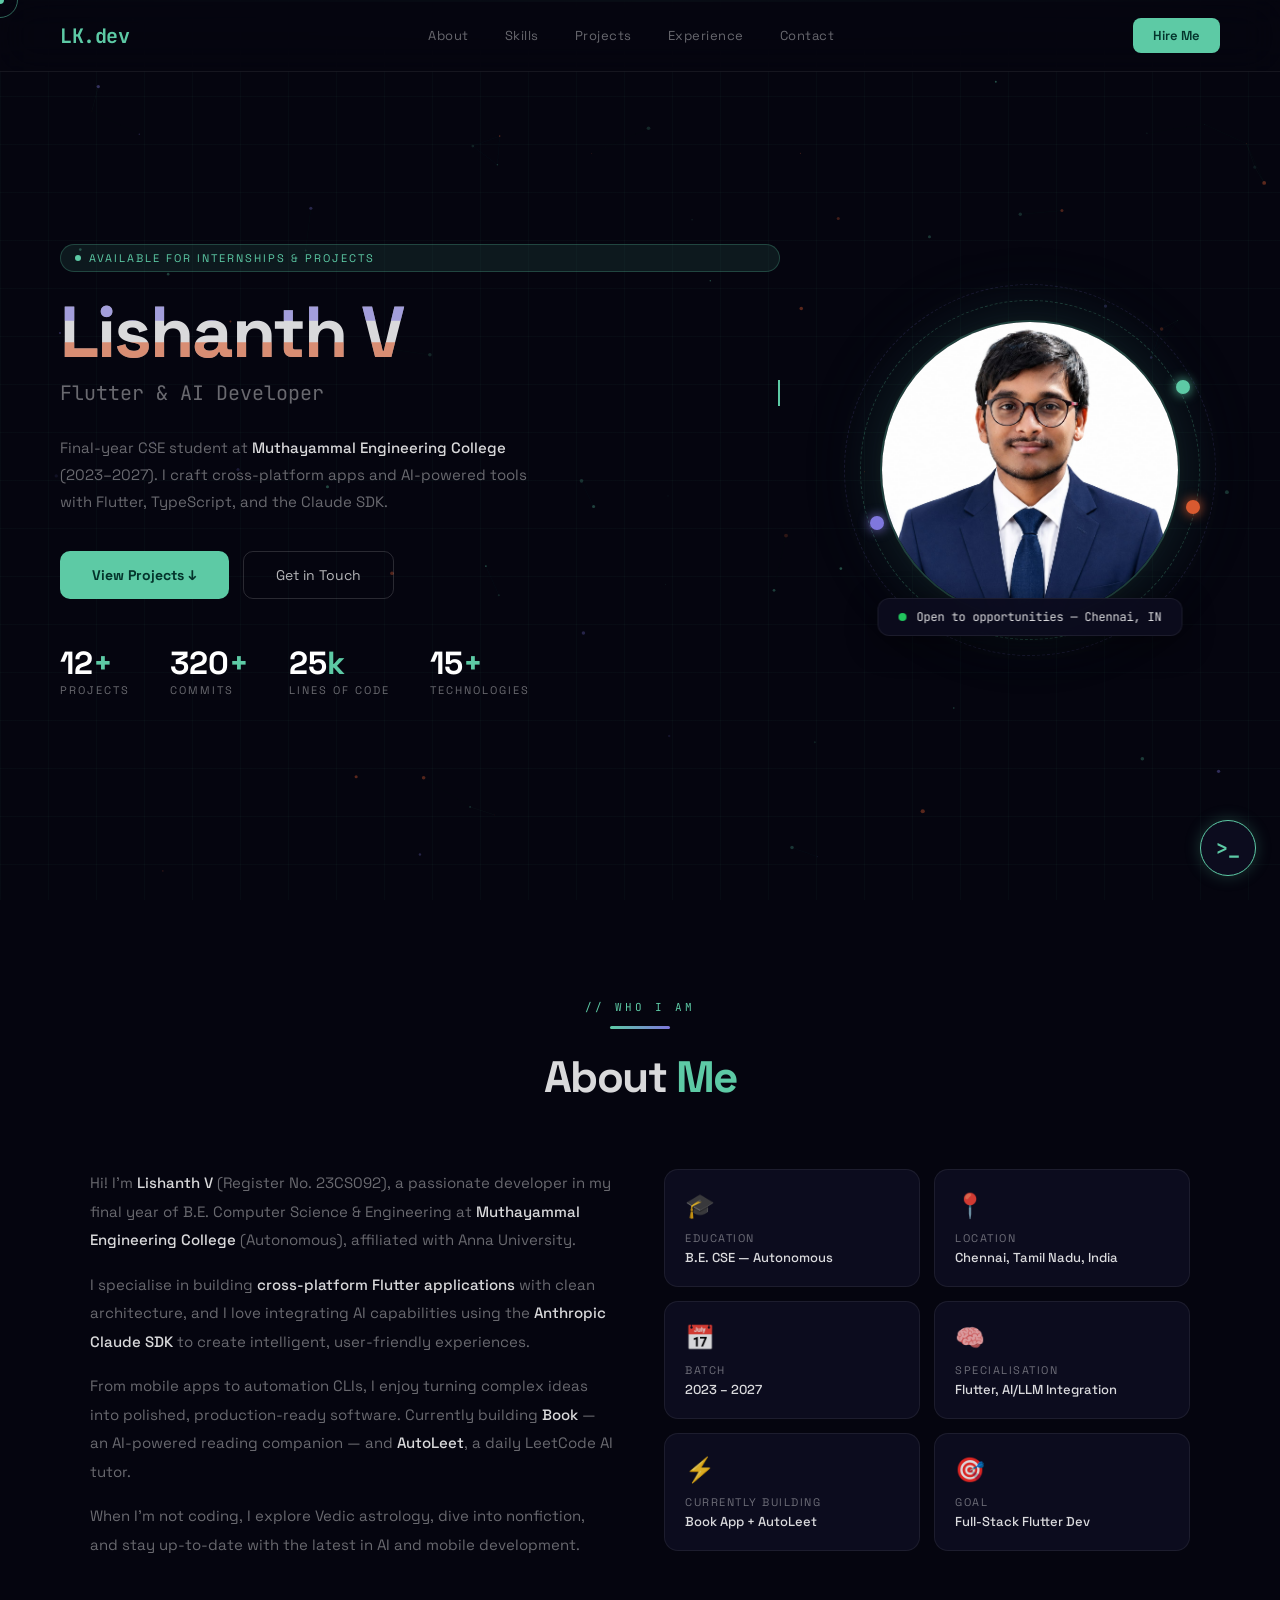
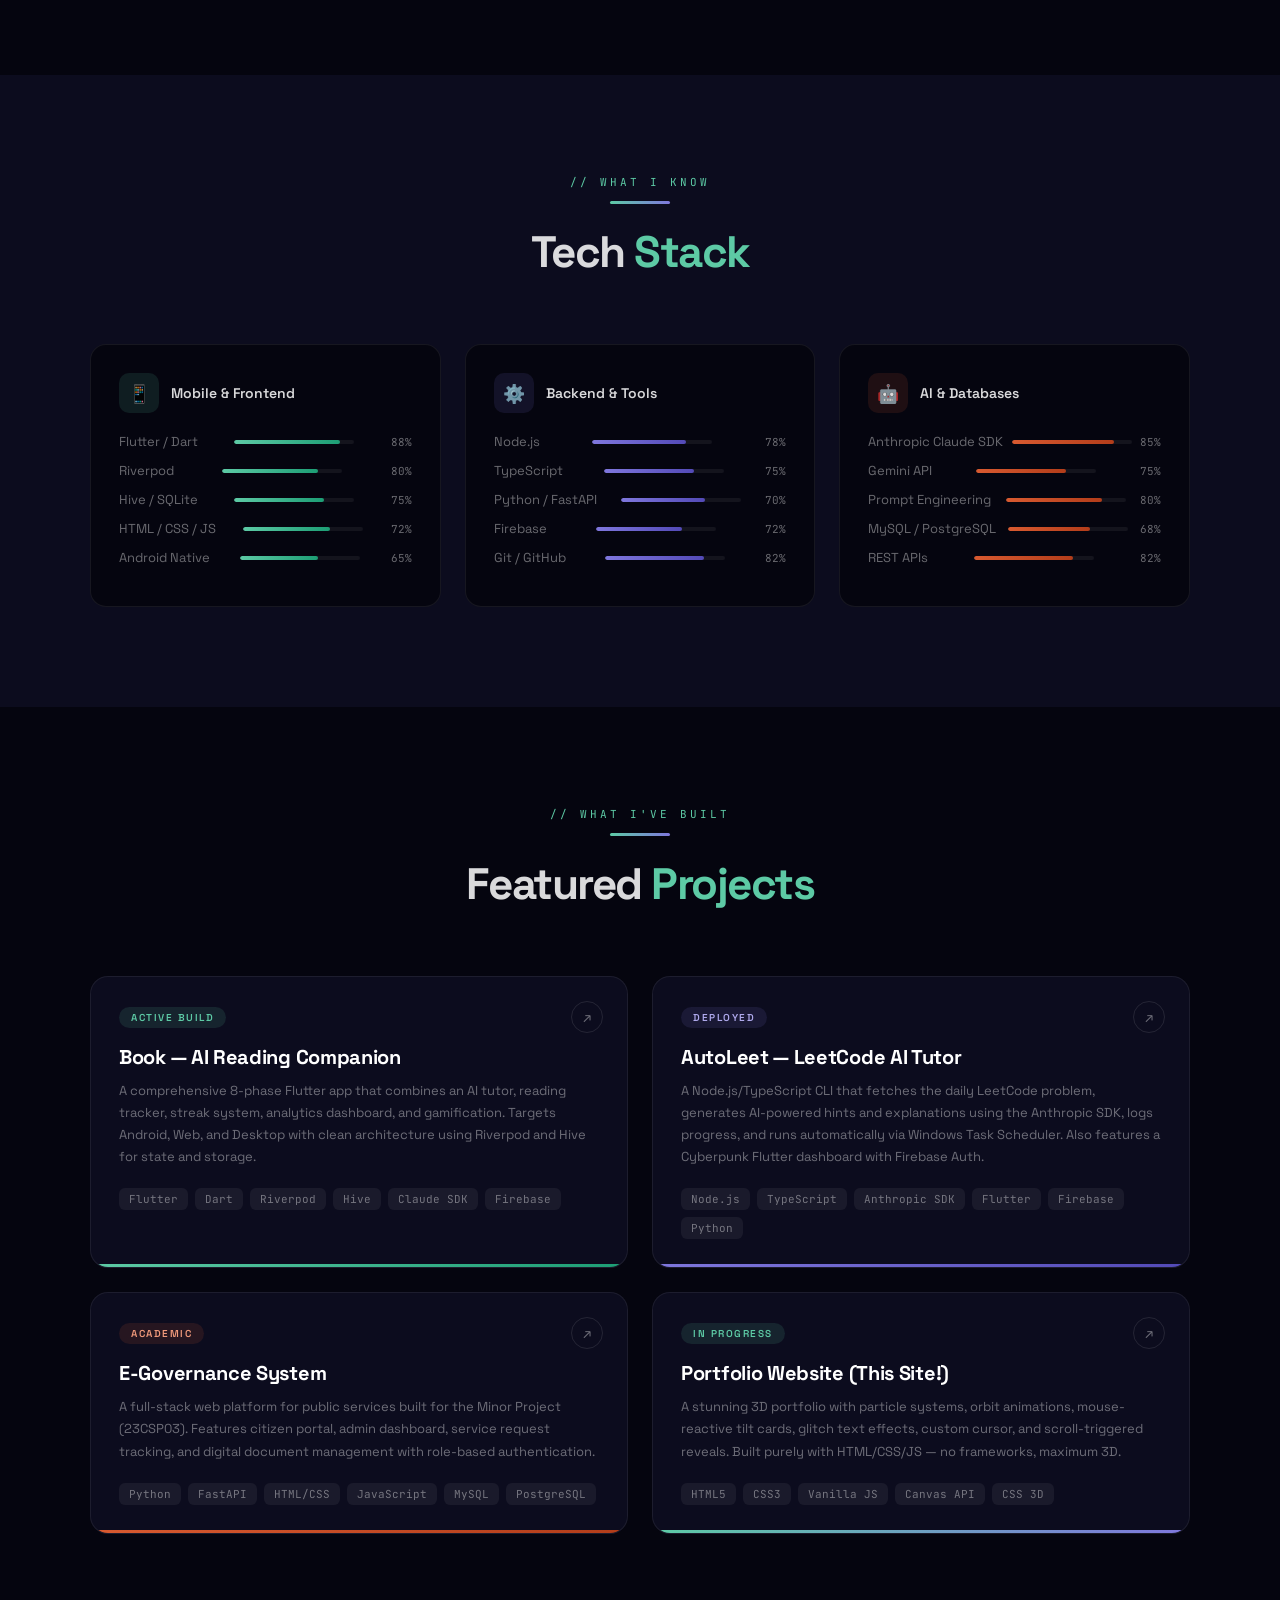
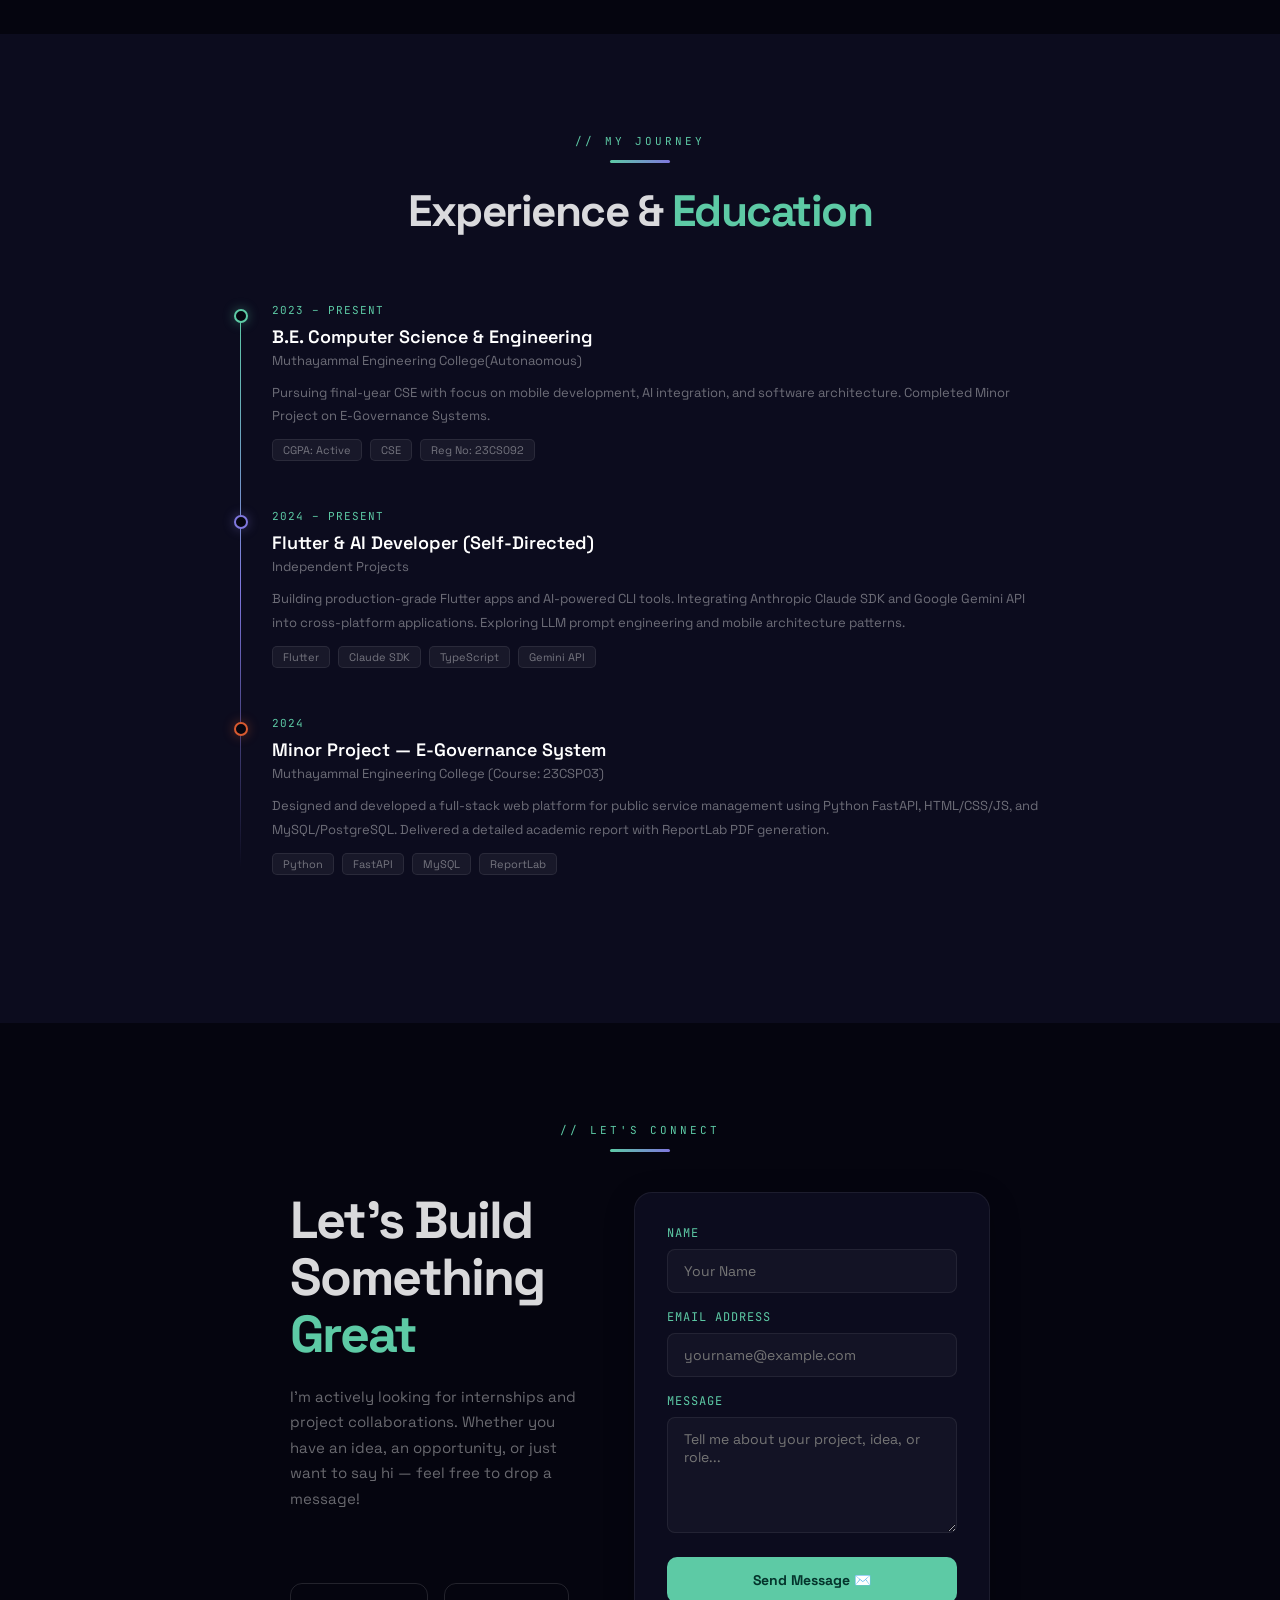
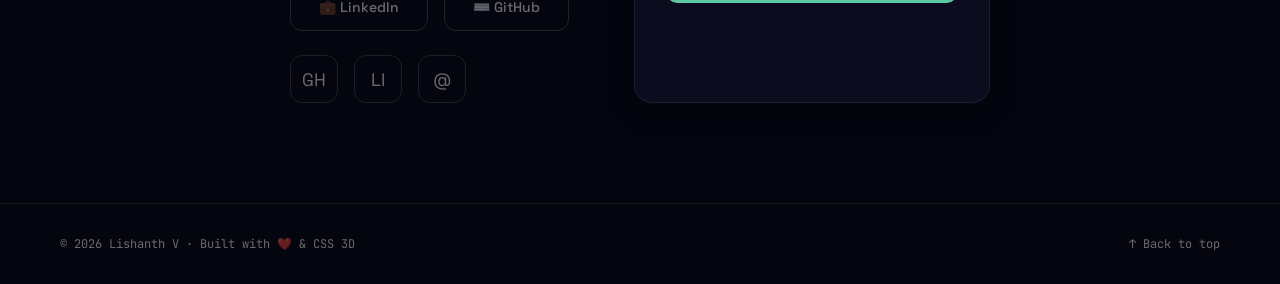
==== commit c865cd94: "feat(contact): update email to lishanth2192005@gmail.com and direct contact form to Google Gmail" ====
--- a/index.html
+++ b/index.html
@@ -393,7 +393,7 @@
             <div class="social-links">
               <a href="https://github.com" target="_blank" rel="noopener" class="social-btn" title="GitHub">GH</a>
               <a href="https://linkedin.com" target="_blank" rel="noopener" class="social-btn" title="LinkedIn">LI</a>
-              <a href="mailto:lishanth@email.com" class="social-btn" title="Email">@</a>
+              <a href="https://mail.google.com/mail/?view=cm&fs=1&to=lishanth2192005@gmail.com" target="_blank" rel="noopener" class="social-btn" title="Email">@</a>
             </div>
           </div>
           <form id="contact-form" class="contact-form">
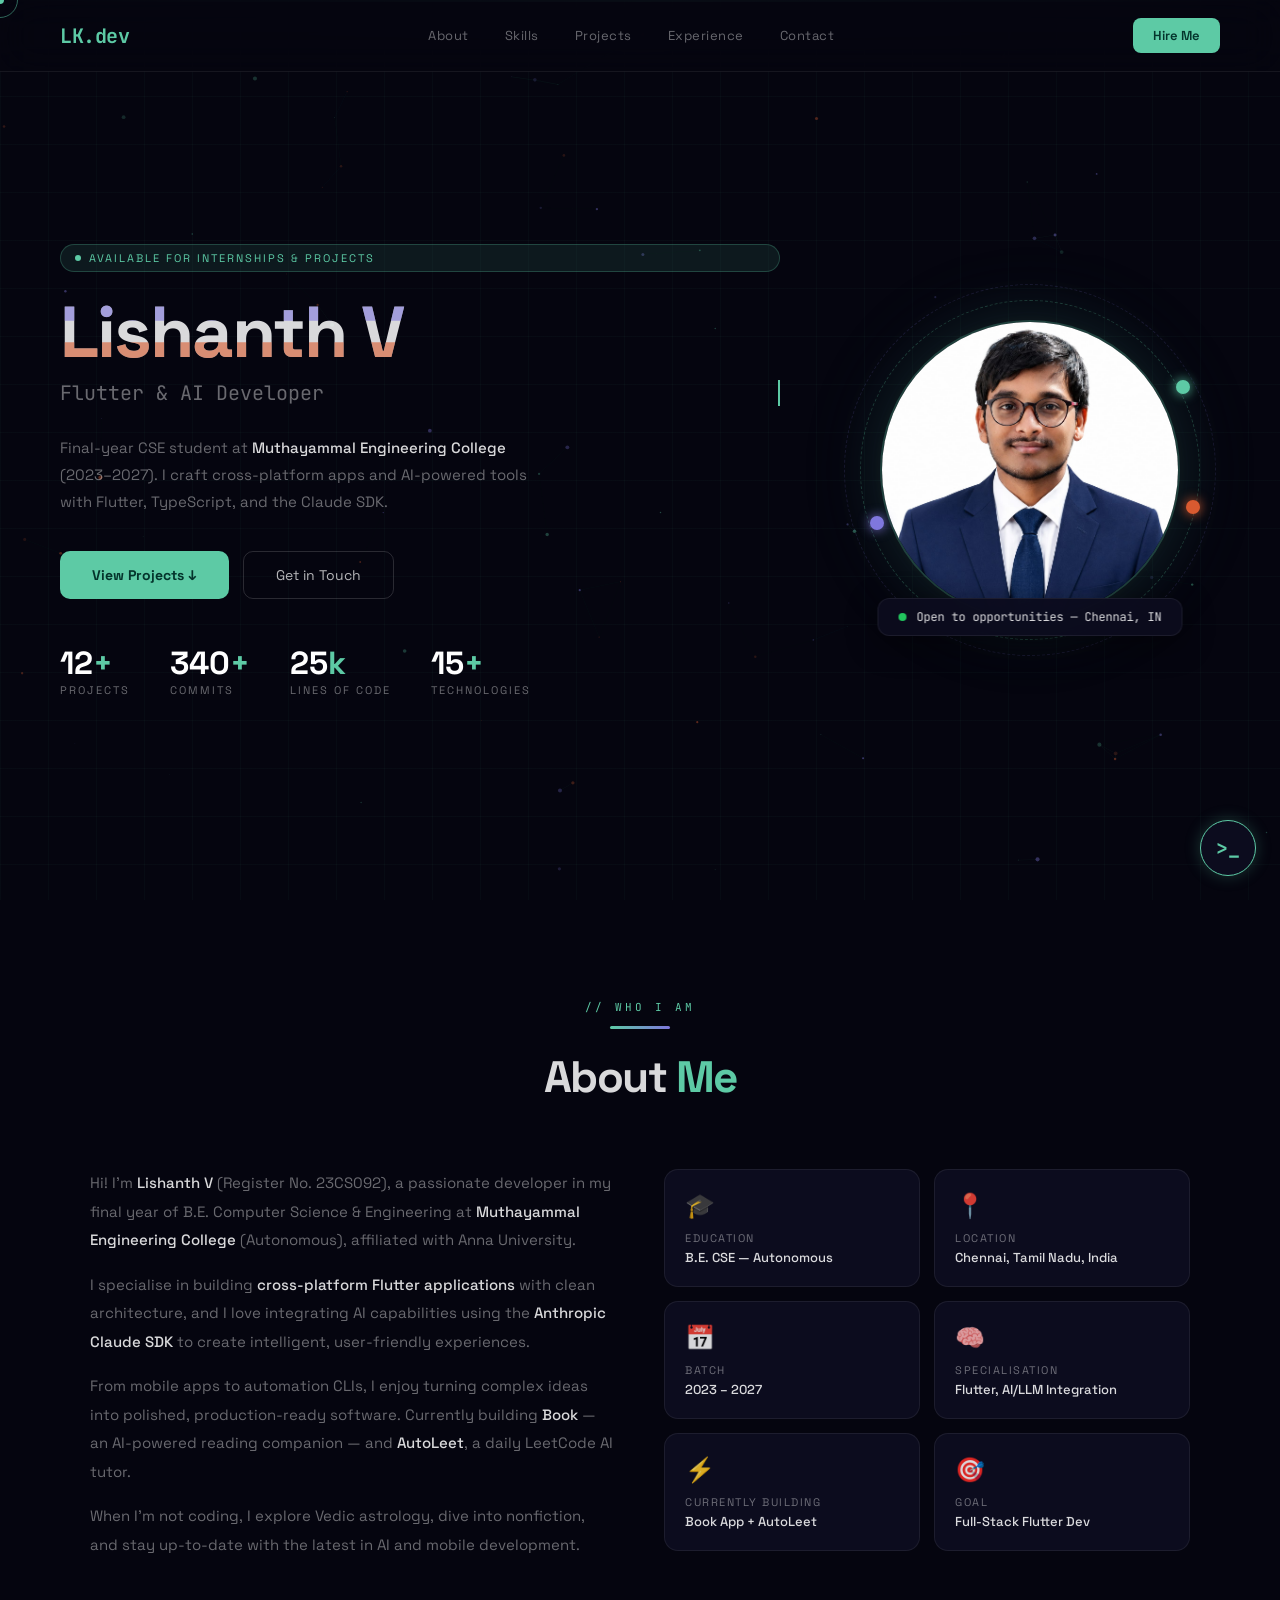
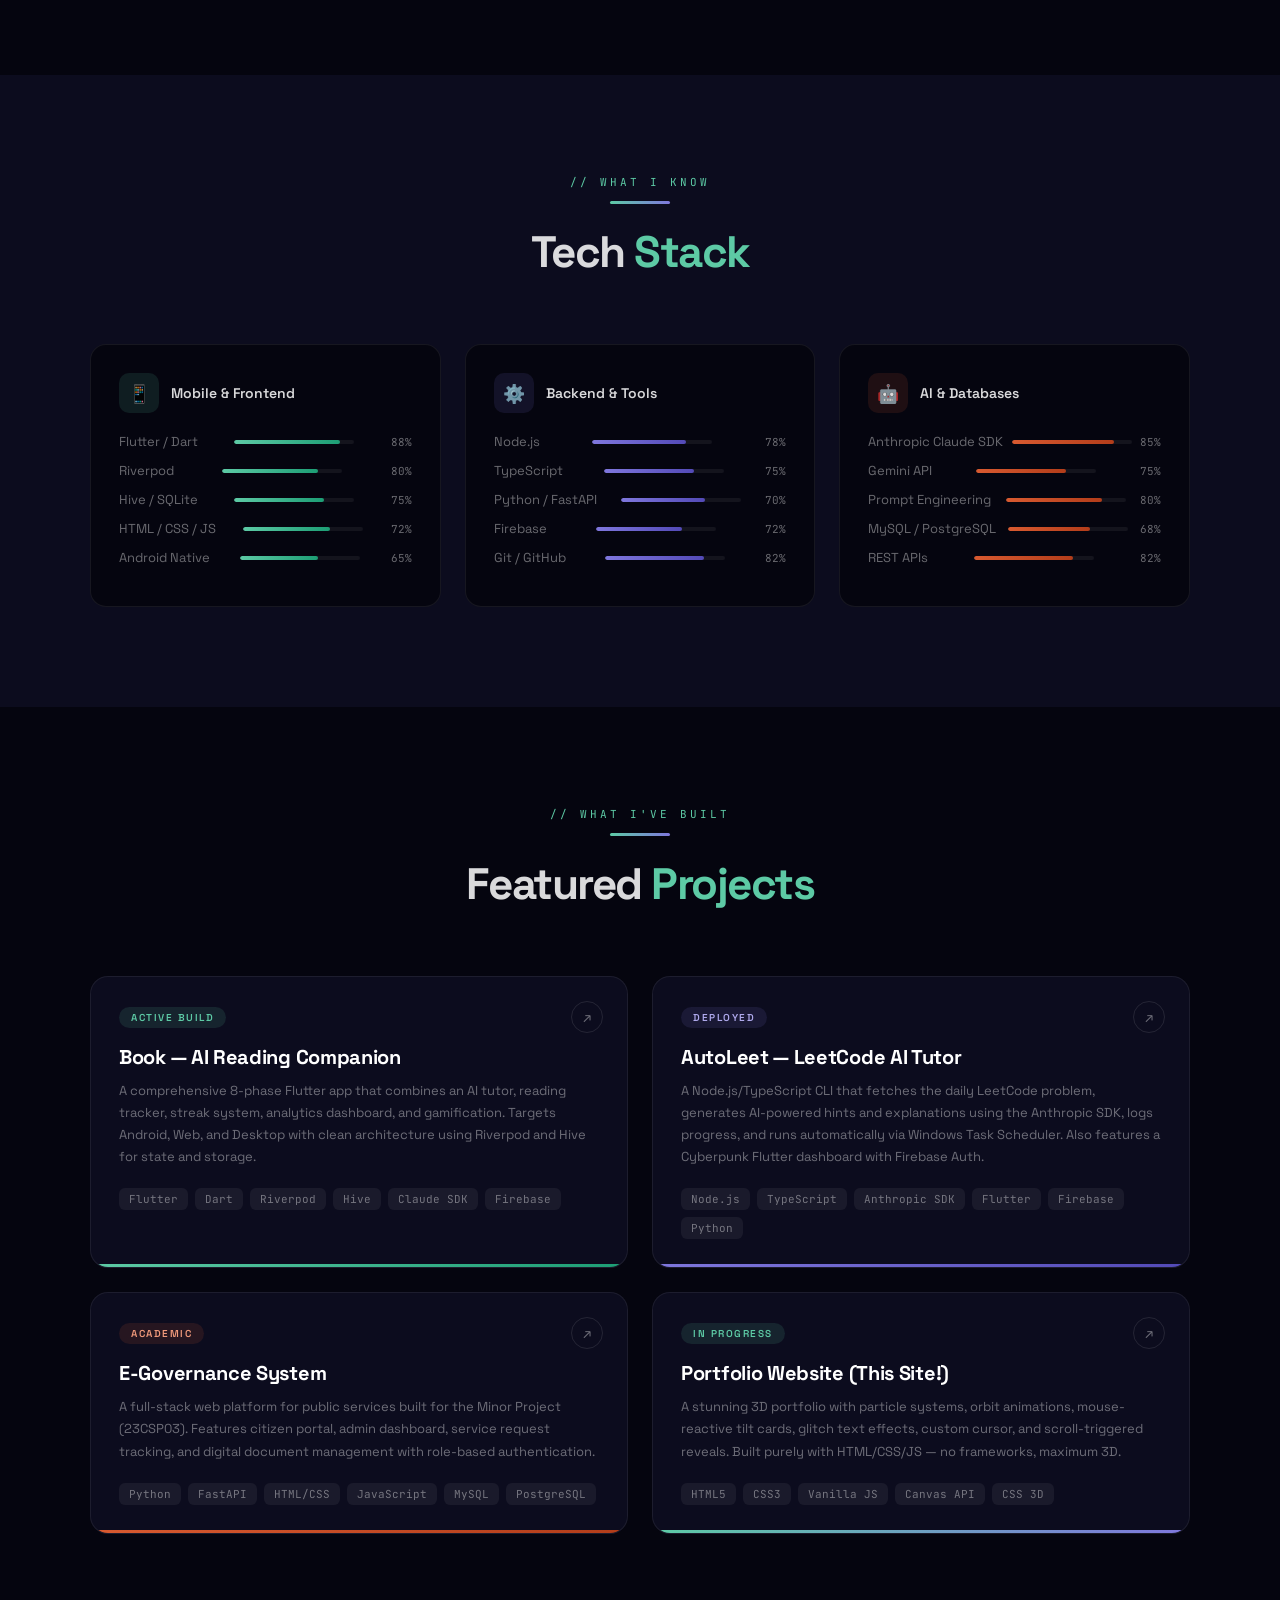
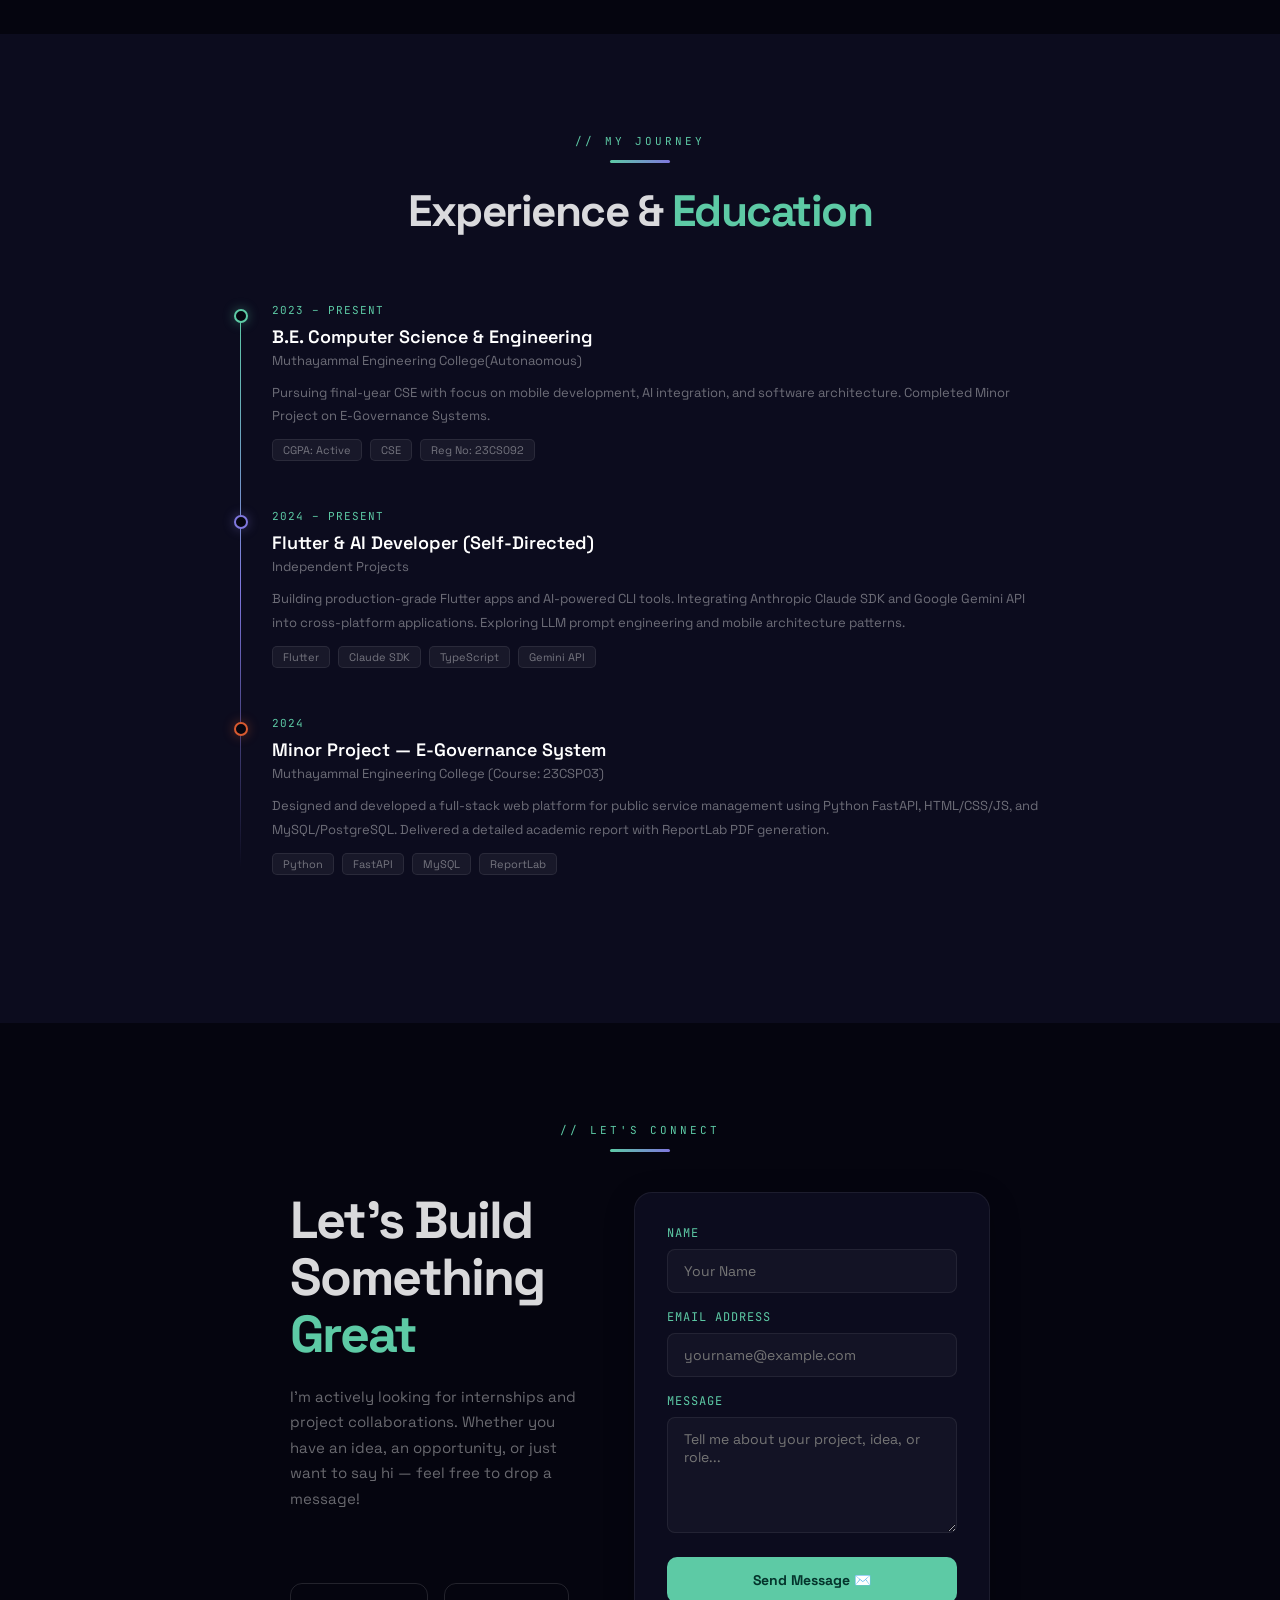
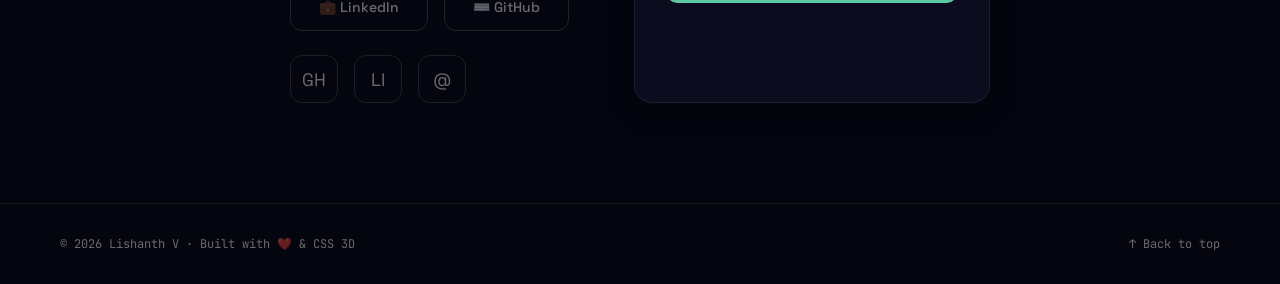
==== commit 0b3533ed: "feat(contact): integrate FormSubmit AJAX API to send messages directly in the background" ====
--- a/index.html
+++ b/index.html
@@ -399,17 +399,17 @@
           <form id="contact-form" class="contact-form">
             <div class="form-group">
               <label for="contact-name">Name</label>
-              <input type="text" id="contact-name" class="form-control" placeholder="Your Name" required>
+              <input type="text" id="contact-name" name="name" class="form-control" placeholder="Your Name" required>
             </div>
             <div class="form-group">
               <label for="contact-email">Email Address</label>
-              <input type="email" id="contact-email" class="form-control" placeholder="yourname@example.com" required>
+              <input type="email" id="contact-email" name="email" class="form-control" placeholder="yourname@example.com" required>
             </div>
             <div class="form-group">
               <label for="contact-message">Message</label>
-              <textarea id="contact-message" class="form-control" rows="5" placeholder="Tell me about your project, idea, or role..." required></textarea>
+              <textarea id="contact-message" name="message" class="form-control" rows="5" placeholder="Tell me about your project, idea, or role..." required></textarea>
             </div>
-            <button type="submit" class="btn-primary">Send Message ✉️</button>
+            <button type="submit" id="contact-submit" class="btn-primary">Send Message ✉️</button>
           </form>
         </div>
       </div>
